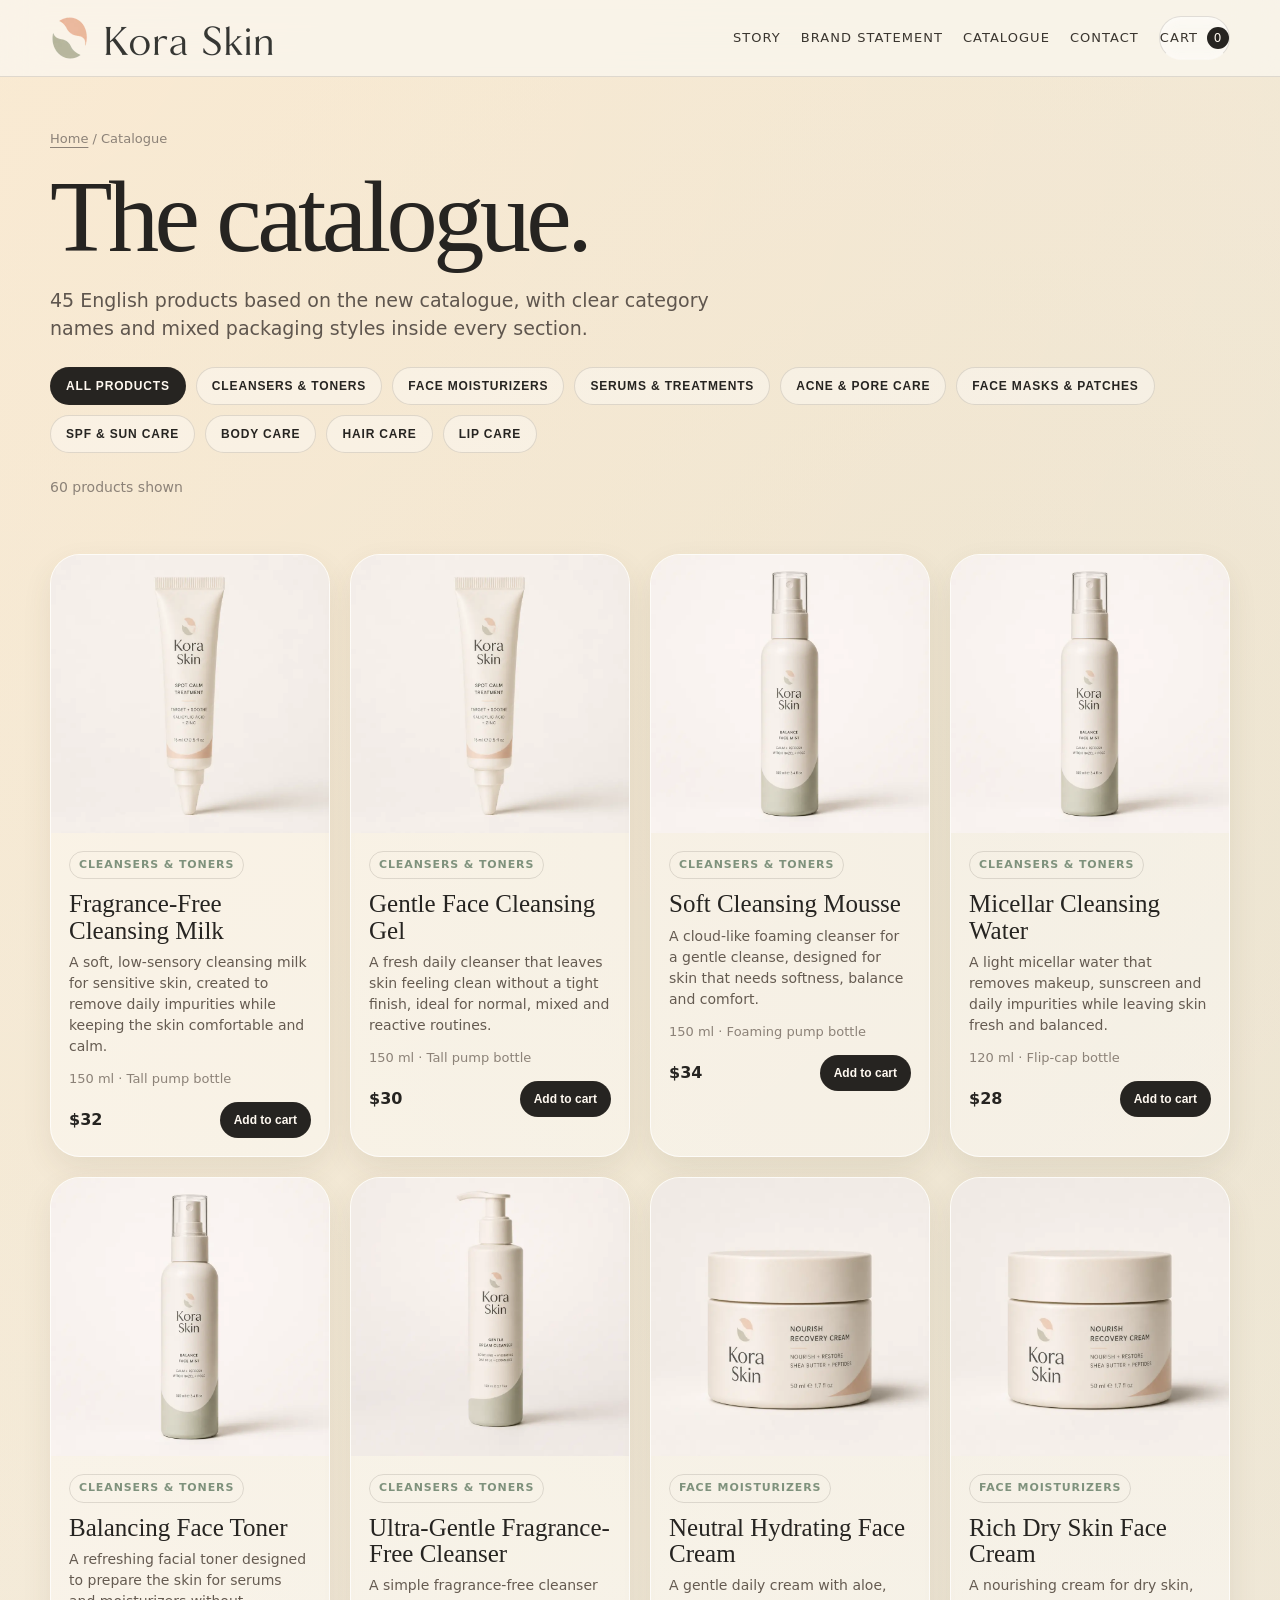
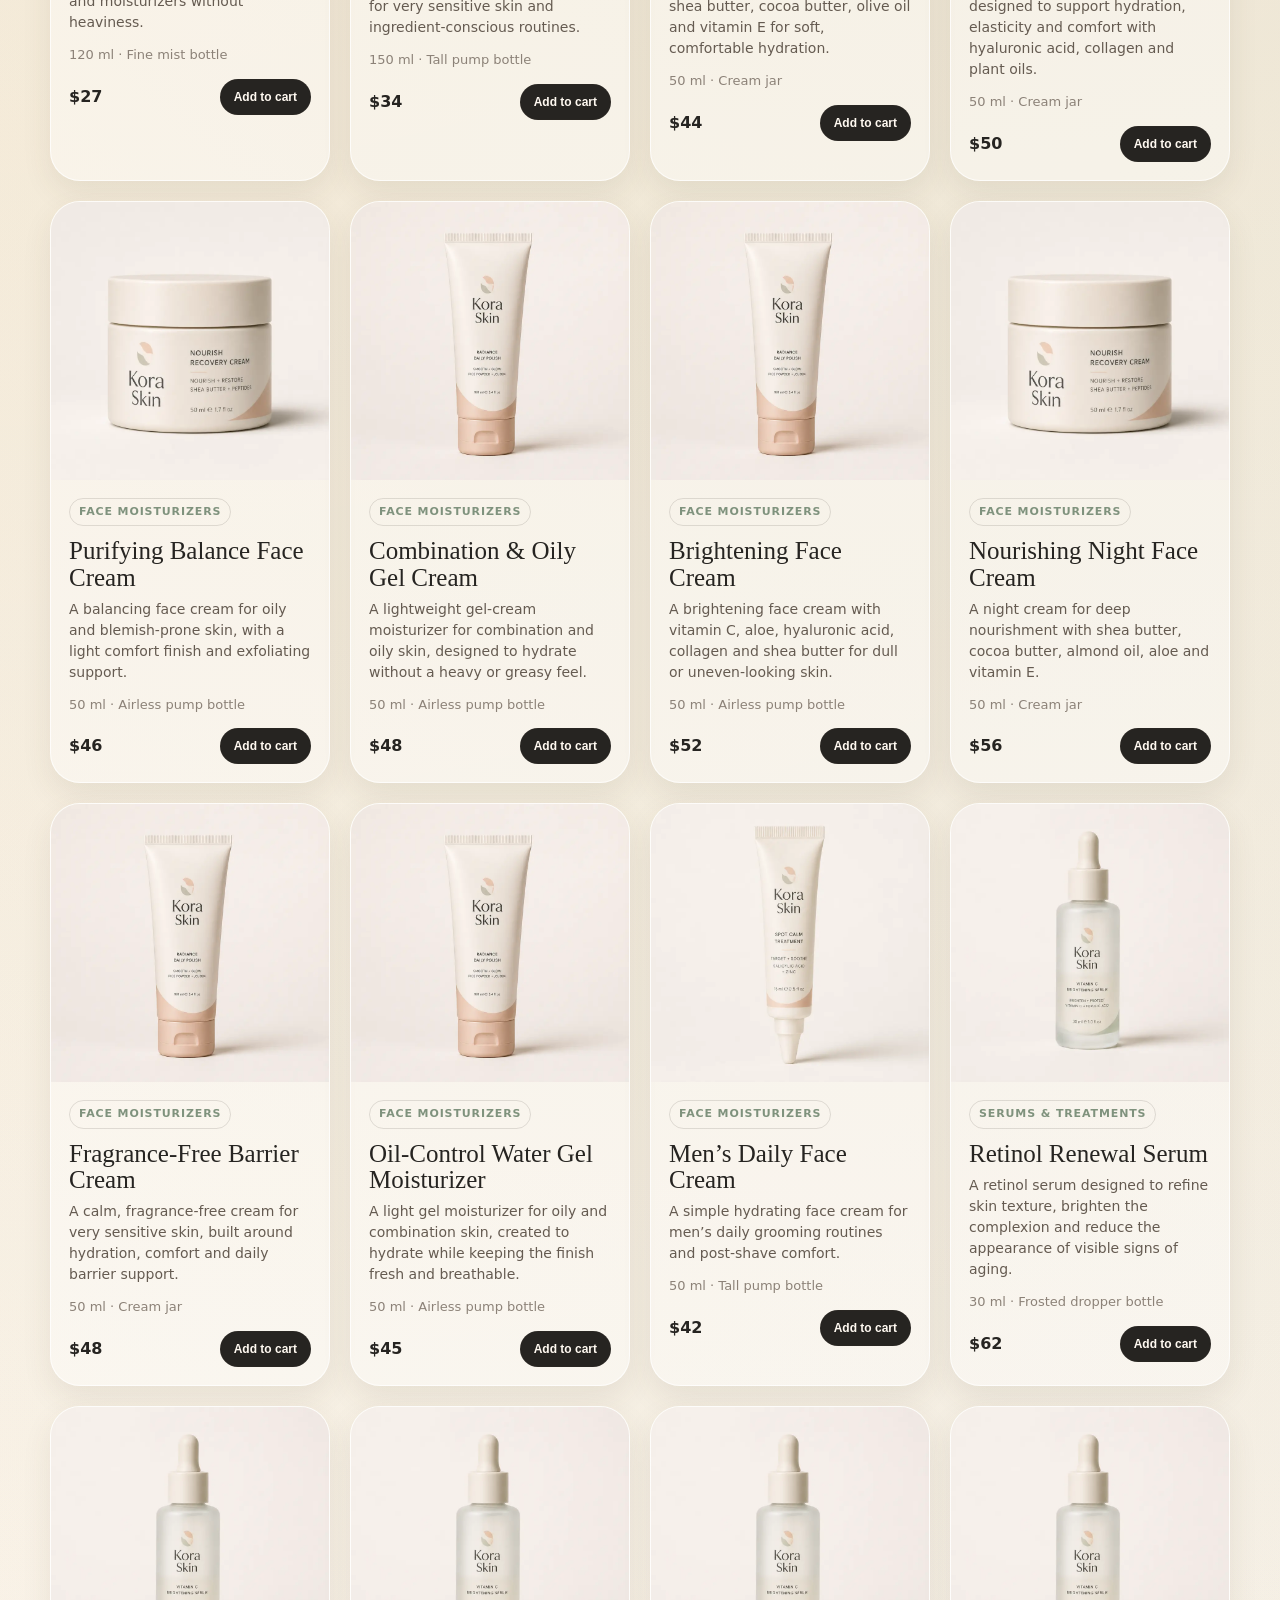
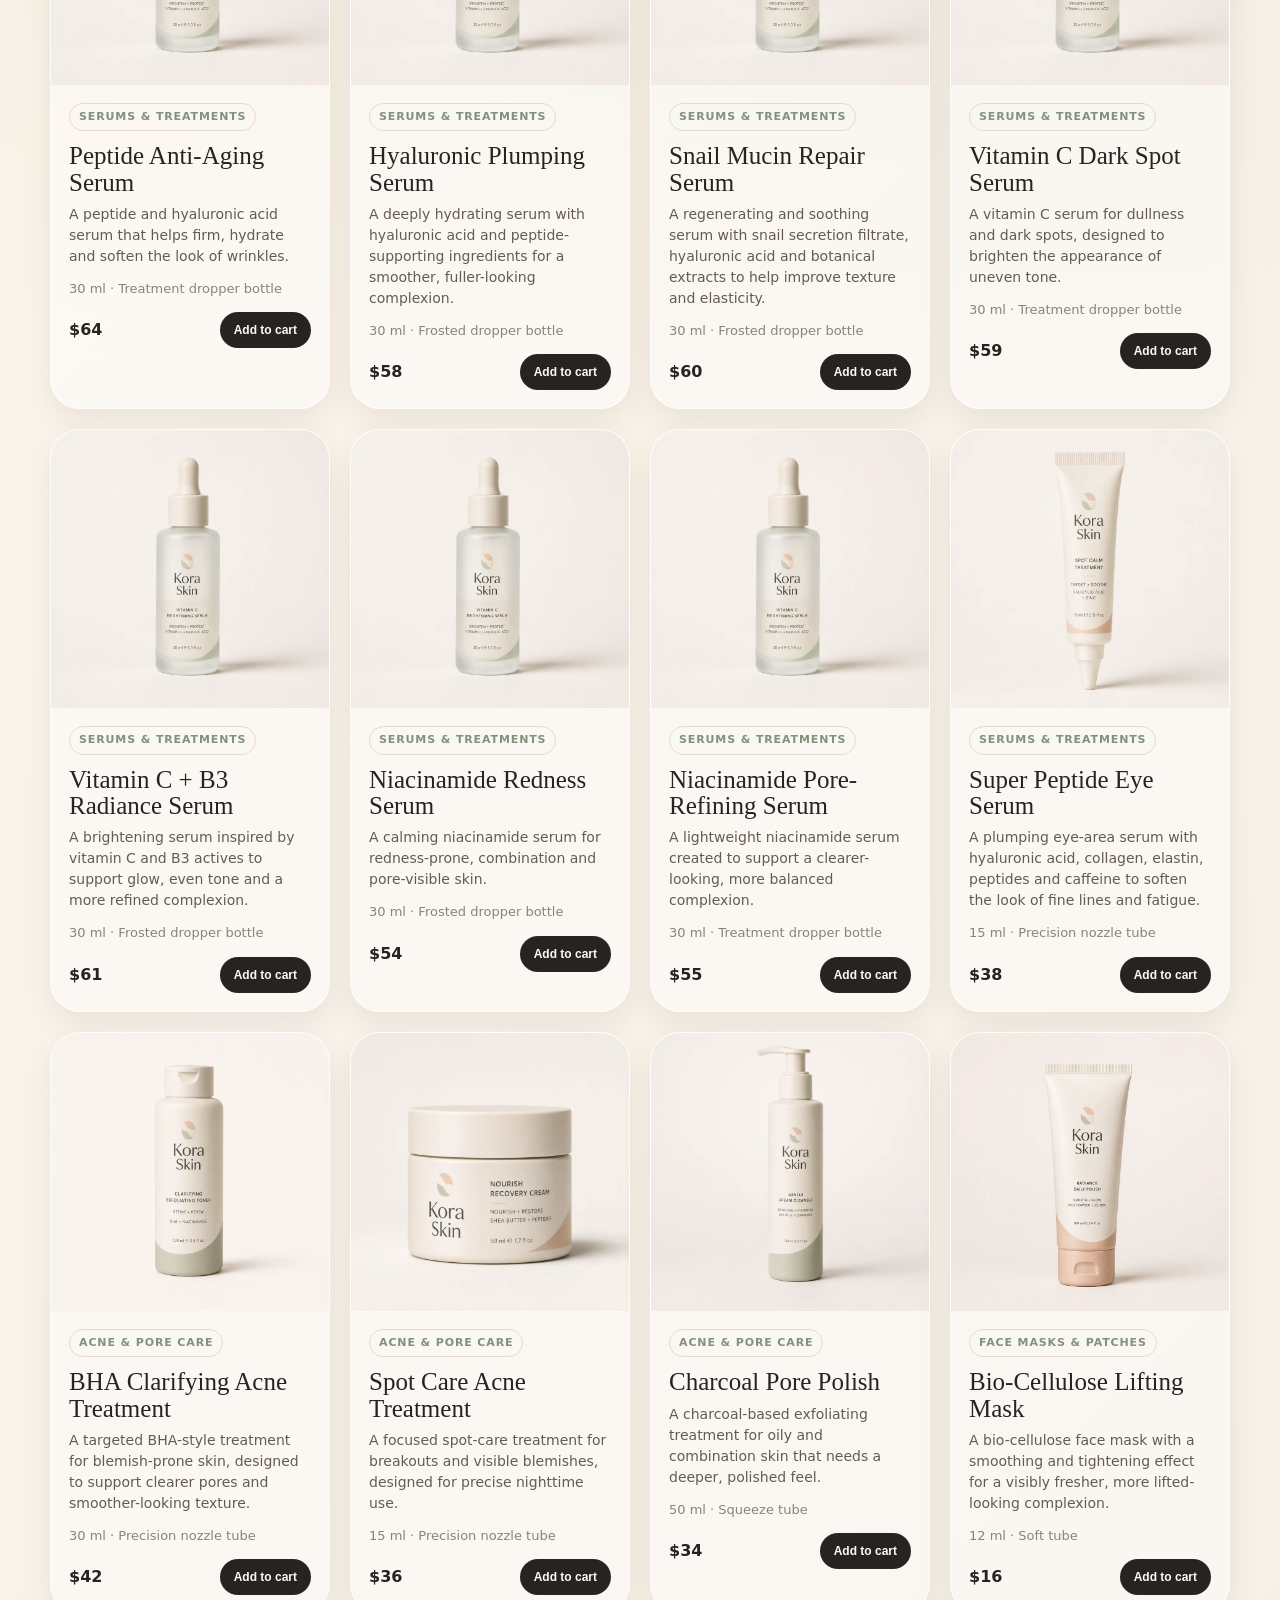
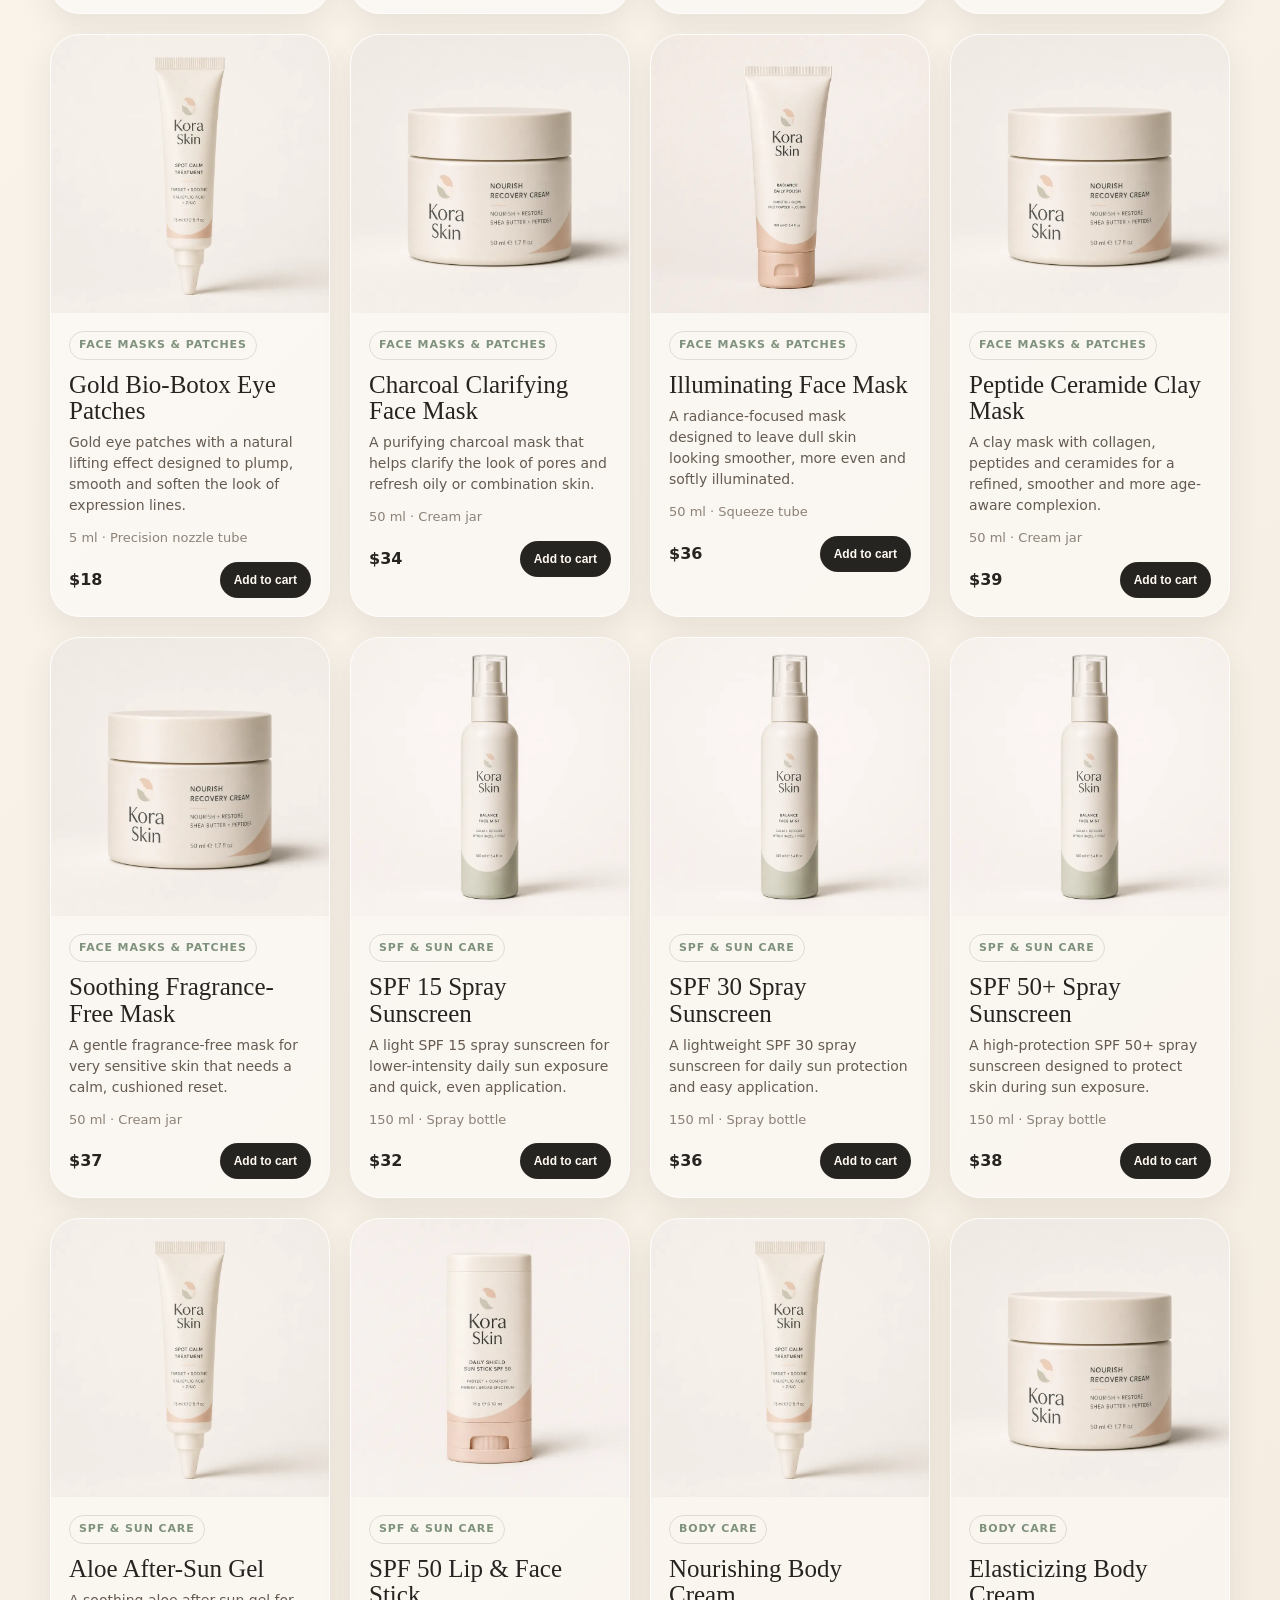
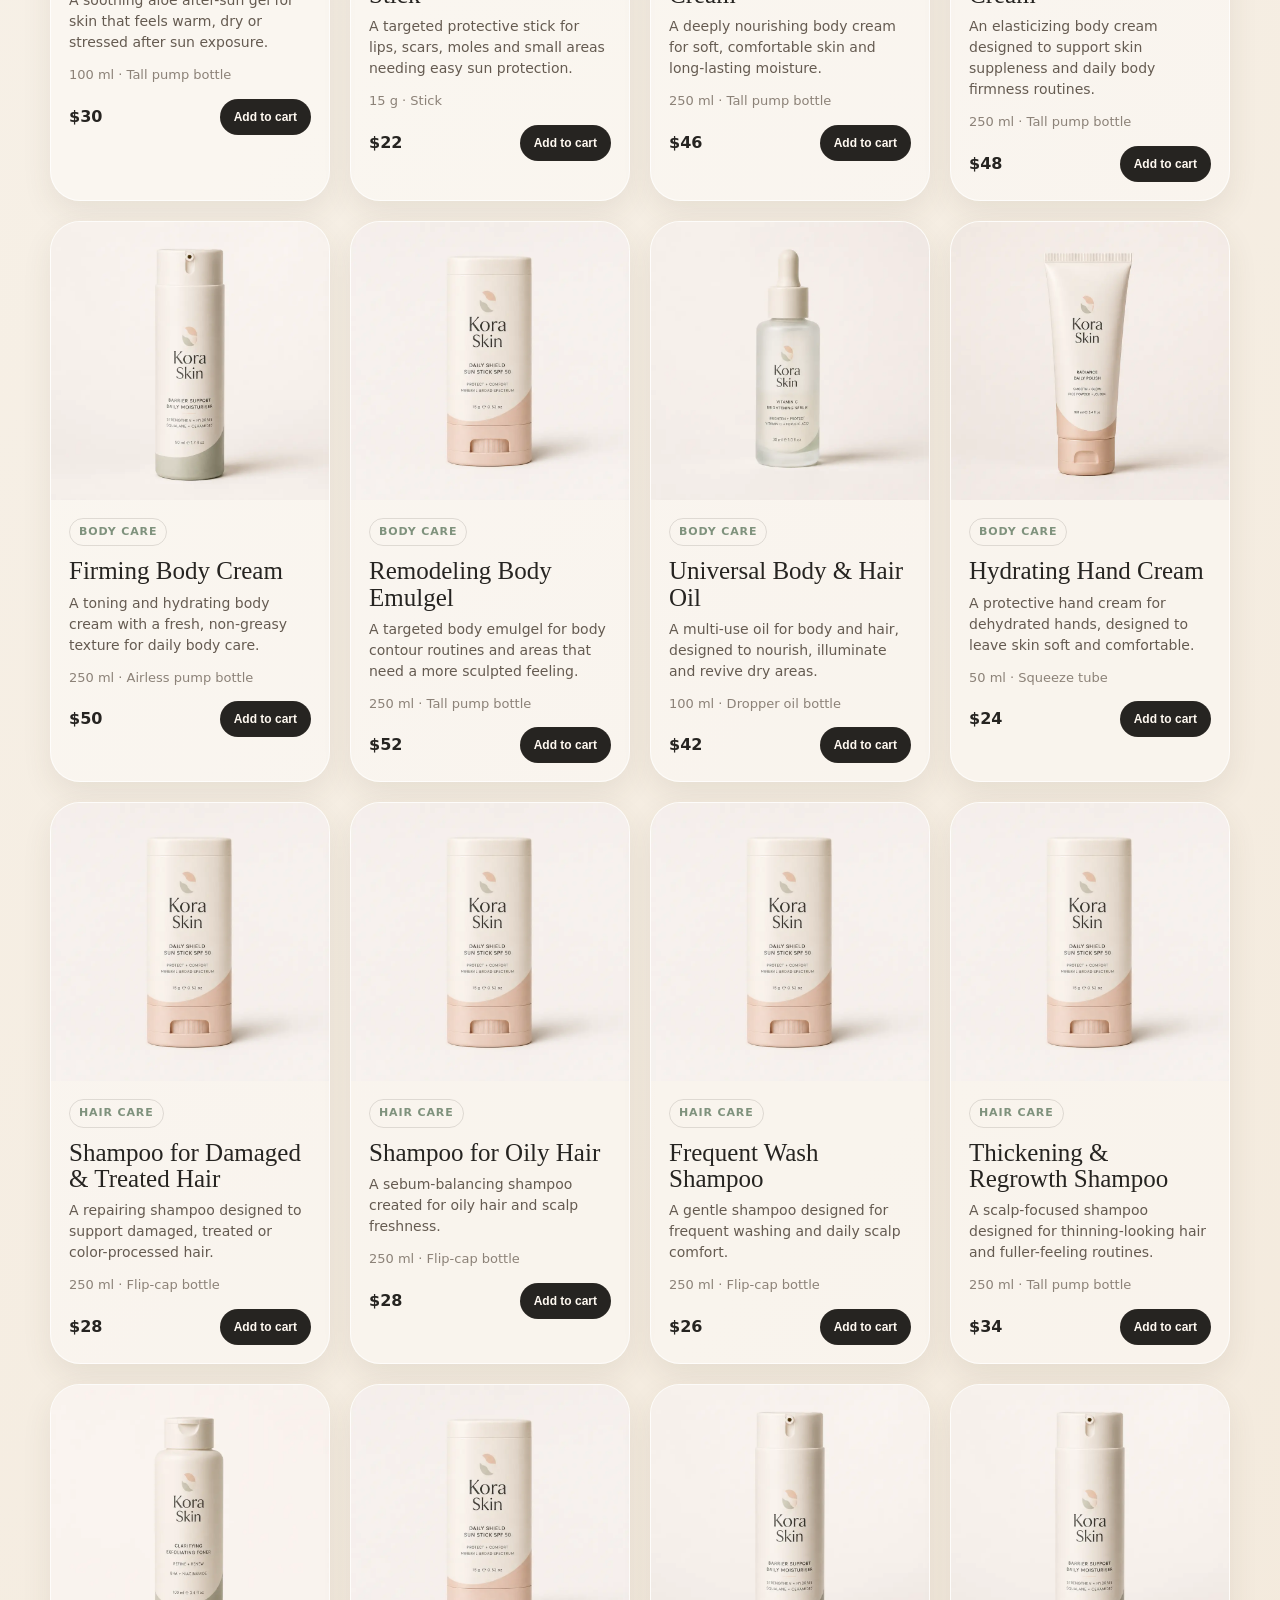
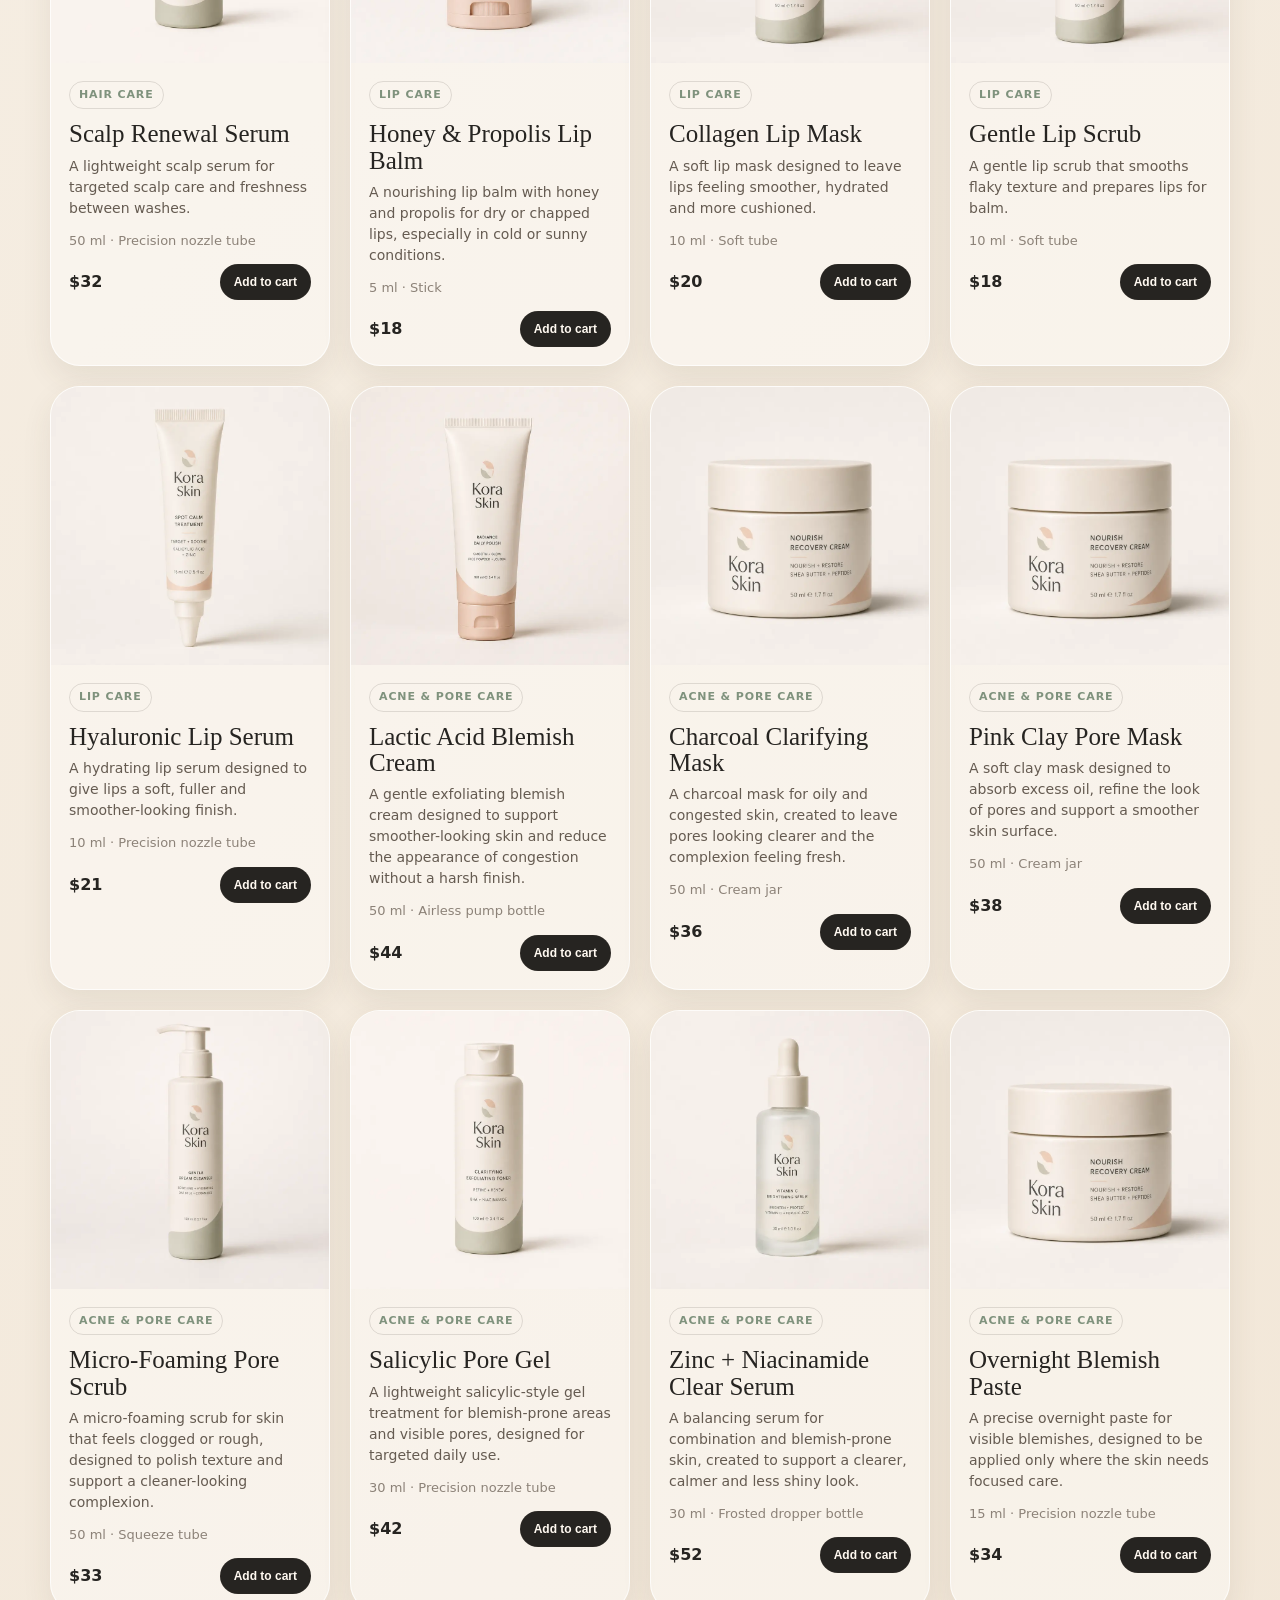
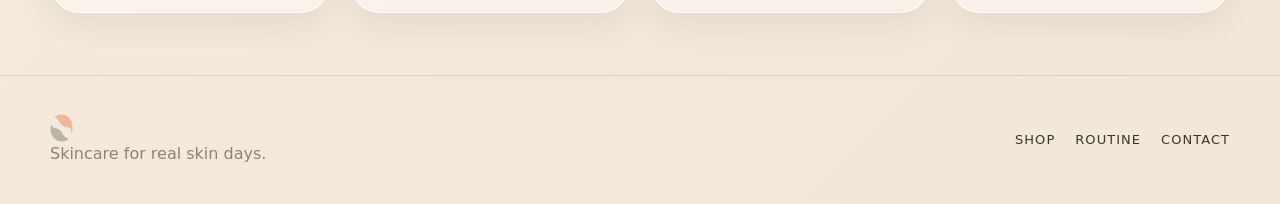
==== catalogue.html @ 7a24cb96 "Add files via upload" ====
<!doctype html><html lang="en"><head><meta charset="utf-8"><meta name="viewport" content="width=device-width,initial-scale=1"><title>Kora Skin Catalogue | 45 English products</title><meta name="description" content="Browse 45 Kora Skin products translated into English from the new catalogue, including face creams, wrinkle treatments, face masks, serums, body care, hair care, sun and lip care."><link rel="stylesheet" href="assets/css/style.css"></head><body><header class="topbar"><div class="wrap nav"><a class="brand" href="index.html" aria-label="Kora Skin homepage"><img class="brand-logo" src="assets/img/brand/kora-wordmark.webp" alt="Kora Skin logo"></a><nav class="nav-links" aria-label="Main navigation"><a href="index.html#story">Story</a><a href="index.html#brand-statement">Brand Statement</a><a href="catalogue.html">Catalogue</a><a href="index.html#contact">Contact</a><a class="cart-link" href="checkout.html">Cart <span class="cart-count" data-cart-count>0</span></a></nav></div></header><main><section class="page-hero"><div class="wrap"><div class="breadcrumb"><a href="index.html">Home</a> / Catalogue</div><h1>The catalogue.</h1><p class="lead">45 English products based on the new catalogue, with clear category names and mixed packaging styles inside every section.</p><div class="categories"><button class="filter-btn active" data-filter="all">All Products</button>
<button class="filter-btn" data-filter="cleansers-toners">Cleansers & Toners</button>
<button class="filter-btn" data-filter="face-moisturizers">Face Moisturizers</button>
<button class="filter-btn" data-filter="serums-treatments">Serums & Treatments</button>
<button class="filter-btn" data-filter="acne-pore-care">Acne & Pore Care</button>
<button class="filter-btn" data-filter="face-masks-patches">Face Masks & Patches</button>
<button class="filter-btn" data-filter="spf">SPF & Sun Care</button>
<button class="filter-btn" data-filter="body-care">Body Care</button>
<button class="filter-btn" data-filter="hair-care">Hair Care</button>
<button class="filter-btn" data-filter="lip-care">Lip Care</button></div><div class="catalogue-meta" data-product-count>45 products shown</div></div></section><section style="padding-top:16px"><div class="wrap"><div class="product-grid" data-product-grid></div></div></section></main><footer class="footer"><div class="wrap footer-grid"><div><img class="footer-icon" src="assets/img/brand/kora-icon.webp" alt="Kora Skin icon"><span>Skincare for real skin days.</span></div><div class="nav-links"><a href="catalogue.html">Shop</a><a href="index.html#routine">Routine</a><a href="index.html#contact">Contact</a></div></div></footer><script src="assets/js/products.js"></script><script src="assets/js/cart.js"></script><script src="assets/js/main.js"></script></body></html>
---- assets/css/style.css ----
:root{--cream:#F7F1E8;--ivory:#FAF7F0;--pearl:#FFF9F1;--oat:#EDE2D1;--sand:#E5D6C3;--sage:#9CAF9B;--sage-dark:#7F927D;--blush:#E8BFAF;--champagne:#D8BE85;--gold:#C8A96A;--charcoal:#262421;--muted:#8C8278;--line:rgba(58,53,47,.14);--glass:rgba(255,249,241,.62);--shadow:0 22px 60px rgba(79,62,45,.13);--soft-shadow:0 12px 30px rgba(79,62,45,.09);--radius:28px;--serif:Georgia,'Times New Roman',serif;--sans:Inter,ui-sans-serif,system-ui,-apple-system,BlinkMacSystemFont,'Segoe UI',sans-serif}*{box-sizing:border-box}html{scroll-behavior:smooth}body{margin:0;font-family:var(--sans);color:var(--charcoal);background:radial-gradient(circle at top left,rgba(255,232,201,.65),transparent 38%),radial-gradient(circle at 80% 8%,rgba(156,175,155,.28),transparent 32%),linear-gradient(135deg,var(--pearl),var(--cream) 52%,#f2e7d8);line-height:1.5}a{color:inherit;text-decoration:none}img{max-width:100%;display:block}.wrap{width:min(1180px,calc(100% - 40px));margin:0 auto}.topbar{position:sticky;top:0;z-index:20;backdrop-filter:blur(20px);background:rgba(250,247,240,.72);border-bottom:1px solid var(--line)}.nav{height:76px;display:flex;align-items:center;justify-content:space-between;gap:24px}.brand{display:flex;align-items:center;gap:12px}.brand-logo{display:block;height:46px;width:auto;max-width:360px}.brand-icon{display:block;height:42px;width:auto}.hero-wordmark{display:block;width:min(520px,78vw);height:auto;margin:0 0 14px}.footer-brand{height:34px;width:auto;display:block;opacity:.98}.footer-icon{height:28px;width:auto;display:block;opacity:.98}.nav-links{display:flex;align-items:center;gap:20px;font-size:13px;letter-spacing:.08em;text-transform:uppercase;color:#3a352f}.nav-links a{padding:10px 0;border-bottom:1px solid transparent}.nav-links a:hover{border-bottom-color:var(--charcoal)}.cart-link{display:inline-flex;align-items:center;gap:9px;border:1px solid var(--line);border-radius:999px;padding:10px 14px;background:rgba(255,255,255,.42);box-shadow:inset 0 1px 10px rgba(255,255,255,.5)}.cart-count{display:inline-grid;place-items:center;min-width:22px;height:22px;border-radius:50%;background:var(--charcoal);color:var(--pearl);font-size:12px}.hero{padding:72px 0 44px}.hero-grid{display:grid;grid-template-columns:1.05fr .95fr;gap:54px;align-items:center}.eyebrow{font-size:12px;letter-spacing:.16em;text-transform:uppercase;color:var(--sage-dark);font-weight:700}.hero h1,.page-hero h1{font-family:var(--serif);font-weight:400;line-height:.98;letter-spacing:-.045em;font-size:clamp(58px,8vw,116px);margin:18px 0 18px}.lead{font-size:19px;color:#5f564e;max-width:660px}.actions{display:flex;gap:14px;flex-wrap:wrap;margin-top:30px}.btn{border:1px solid var(--charcoal);border-radius:999px;padding:14px 21px;font-weight:700;font-size:13px;letter-spacing:.08em;text-transform:uppercase;cursor:pointer;transition:transform .2s ease,box-shadow .2s ease,background .2s ease}.btn:hover{transform:translateY(-2px);box-shadow:var(--soft-shadow)}.btn.primary{background:var(--charcoal);color:var(--pearl)}.btn.secondary{background:rgba(255,255,255,.42);color:var(--charcoal);border-color:var(--line)}button.btn{font-family:inherit}.pearl-stage{position:relative;min-height:560px;border-radius:44px;padding:26px;background:linear-gradient(145deg,rgba(255,255,255,.55),rgba(244,227,199,.28));box-shadow:var(--shadow),inset 0 1px 24px rgba(255,255,255,.7);border:1px solid rgba(255,255,255,.6);overflow:hidden}.pearl-stage:before{content:'';position:absolute;inset:-20%;background:radial-gradient(circle at 25% 18%,rgba(255,255,255,.72),transparent 20%),linear-gradient(110deg,transparent 20%,rgba(255,255,255,.32) 45%,transparent 65%);transform:rotate(-8deg)}.hero-products{position:relative;display:grid;grid-template-columns:1fr 1fr;gap:18px;align-items:end;height:100%}.hero-products img{border-radius:34px;box-shadow:0 28px 60px rgba(65,50,37,.18);background:var(--ivory)}.hero-products img:first-child{transform:translateY(30px)}.hero-products img:nth-child(2){transform:translateY(-22px)}section{padding:62px 0}.section-head{display:flex;justify-content:space-between;gap:26px;align-items:end;margin-bottom:26px}.section-head h2,.product-info h1,.checkout h1{font-family:var(--serif);font-size:clamp(36px,5vw,66px);line-height:1;margin:0;font-weight:400;letter-spacing:-.035em}.section-head p{margin:0;color:var(--muted);max-width:520px}.glass-panel{background:var(--glass);border:1px solid rgba(255,255,255,.62);border-radius:var(--radius);box-shadow:var(--soft-shadow),inset 0 1px 20px rgba(255,255,255,.55);padding:28px}.story-grid,.manifesto-grid{display:grid;grid-template-columns:repeat(3,1fr);gap:18px}.note-card{padding:26px;border-radius:26px;background:rgba(255,255,255,.38);border:1px solid var(--line)}.note-card h3{margin:0 0 10px;font-family:var(--serif);font-size:25px;font-weight:400}.note-card p{margin:0;color:#655b51}.categories{display:flex;flex-wrap:wrap;gap:10px;margin:24px 0}.filter-btn{border:1px solid var(--line);background:rgba(255,255,255,.38);border-radius:999px;padding:11px 15px;color:var(--charcoal);cursor:pointer;font-weight:700;font-size:12px;letter-spacing:.07em;text-transform:uppercase}.filter-btn:hover,.filter-btn.active{background:var(--charcoal);color:var(--pearl)}.catalogue-meta{color:var(--muted);font-size:14px;margin-bottom:18px}.product-grid{display:grid;grid-template-columns:repeat(4,1fr);gap:20px}.product-card{background:rgba(255,255,255,.42);border:1px solid rgba(255,255,255,.72);border-radius:30px;overflow:hidden;box-shadow:var(--soft-shadow);transition:transform .2s ease,box-shadow .2s ease}.product-card:hover{transform:translateY(-5px);box-shadow:var(--shadow)}.product-card a.product-open{display:block}.product-card img{aspect-ratio:1/1;object-fit:cover;background:var(--oat)}.product-body{padding:18px}.pill{display:inline-flex;border:1px solid var(--line);border-radius:999px;padding:5px 9px;font-size:11px;color:var(--sage-dark);font-weight:800;letter-spacing:.08em;text-transform:uppercase}.product-body h3{font-family:var(--serif);font-size:25px;line-height:1.05;margin:12px 0 8px;font-weight:400}.product-body p{margin:0 0 12px;color:#655b51;font-size:14px}.product-row{display:flex;justify-content:space-between;gap:12px;align-items:center;margin-top:14px}.price{font-weight:800}.small{color:var(--muted);font-size:13px}.mini-btn{border:1px solid var(--line);background:var(--charcoal);color:var(--pearl);border-radius:999px;padding:10px 13px;cursor:pointer;font-weight:800;font-size:12px}.mini-btn:hover{box-shadow:var(--soft-shadow);transform:translateY(-1px)}.page-hero{padding:52px 0 22px}.breadcrumb{font-size:13px;color:var(--muted)}.breadcrumb a{text-decoration:underline;text-underline-offset:4px}.product-detail{padding:44px 0 70px}.product-detail-grid{display:grid;grid-template-columns:.9fr 1.1fr;gap:52px;align-items:center}.product-visual{border-radius:44px;background:rgba(255,255,255,.42);padding:20px;box-shadow:var(--shadow);border:1px solid rgba(255,255,255,.7)}.product-visual img{border-radius:32px}.product-info .meta{display:flex;gap:10px;flex-wrap:wrap;margin:18px 0}.info-list{margin:28px 0;padding:0;list-style:none;border-top:1px solid var(--line)}.info-list li{display:flex;justify-content:space-between;gap:20px;padding:14px 0;border-bottom:1px solid var(--line);color:#655b51}.contact-band{display:grid;grid-template-columns:1fr 1fr;gap:22px;align-items:start}.contact-form{display:grid;gap:12px}.field{width:100%;border:1px solid var(--line);border-radius:18px;padding:14px 16px;background:rgba(255,255,255,.48);font:inherit;color:var(--charcoal)}textarea.field{min-height:120px;resize:vertical}.form-note{display:none;color:var(--sage-dark);font-weight:700}.checkout{padding:58px 0 80px}.checkout-grid{display:grid;grid-template-columns:1fr .8fr;gap:28px}.cart-item{display:grid;grid-template-columns:82px 1fr auto;gap:16px;align-items:center;padding:14px 0;border-bottom:1px solid var(--line)}.cart-item img{border-radius:18px}.qty{display:flex;align-items:center;gap:8px;justify-content:flex-end}.qty button,.remove-btn{border:1px solid var(--line);border-radius:999px;background:rgba(255,255,255,.52);cursor:pointer;min-width:30px;height:30px}.summary-line{display:flex;justify-content:space-between;margin:14px 0}.total{font-size:22px;font-weight:900}.footer{padding:38px 0;border-top:1px solid var(--line);color:var(--muted)}.footer-grid{display:flex;justify-content:space-between;gap:18px;flex-wrap:wrap}.routine-box{display:grid;grid-template-columns:1fr auto;gap:20px;align-items:center;background:linear-gradient(135deg,rgba(255,255,255,.58),rgba(244,227,199,.34));border:1px solid rgba(255,255,255,.7);box-shadow:var(--soft-shadow);border-radius:34px;padding:28px}.success-page{min-height:70vh;display:grid;place-items:center;text-align:center}.hidden{display:none!important}@media (max-width:920px){.hero-grid,.product-detail-grid,.checkout-grid,.contact-band{grid-template-columns:1fr}.product-grid{grid-template-columns:repeat(2,1fr)}.story-grid,.manifesto-grid{grid-template-columns:1fr}.nav{height:auto;padding:16px 0;align-items:flex-start}.nav-links{flex-wrap:wrap;justify-content:flex-end;gap:12px}.pearl-stage{min-height:auto}.hero-products{height:auto}.section-head{display:block}}@media (max-width:560px){.wrap{width:min(100% - 24px,1180px)}.product-grid{grid-template-columns:1fr}.hero h1,.page-hero h1{font-size:54px}.hero{padding-top:42px}.actions,.routine-box{display:grid}.cart-item{grid-template-columns:64px 1fr}.cart-item .qty{grid-column:2}.nav-links{font-size:11px}.brand{font-size:21px}}
.hero-family{display:block;border-radius:36px;overflow:hidden;background:rgba(255,255,255,.55);box-shadow:0 24px 70px rgba(61,48,34,.12);border:1px solid rgba(255,255,255,.68)}
.hero-family img{width:100%;display:block;object-fit:cover;aspect-ratio:4/3}
.product-card img,.product-visual img,.cart-item img{background:#fbf6ef}

.hero-family img{object-position:center;}
@media (max-width:560px){.brand-logo{width:36px;height:36px}}


.hero .brand-intro{display:flex;align-items:flex-start;gap:0;flex-direction:column}
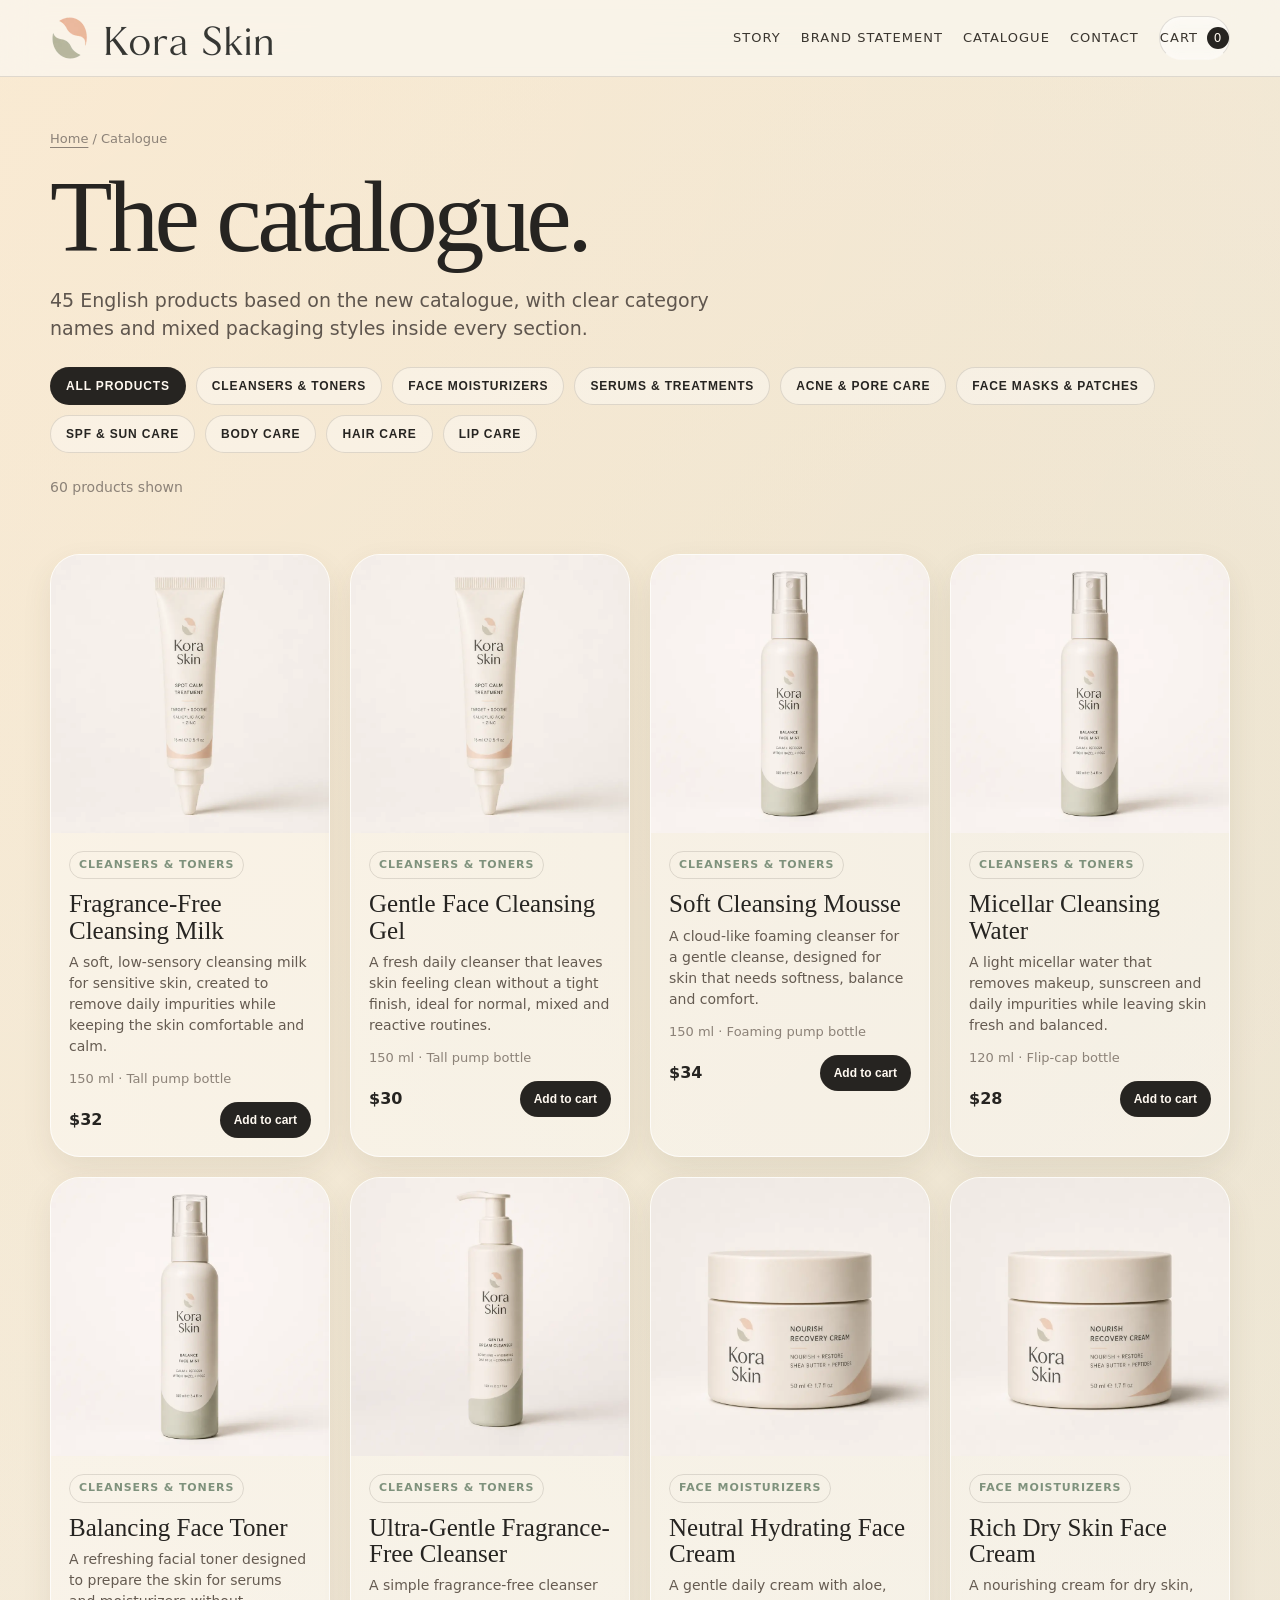
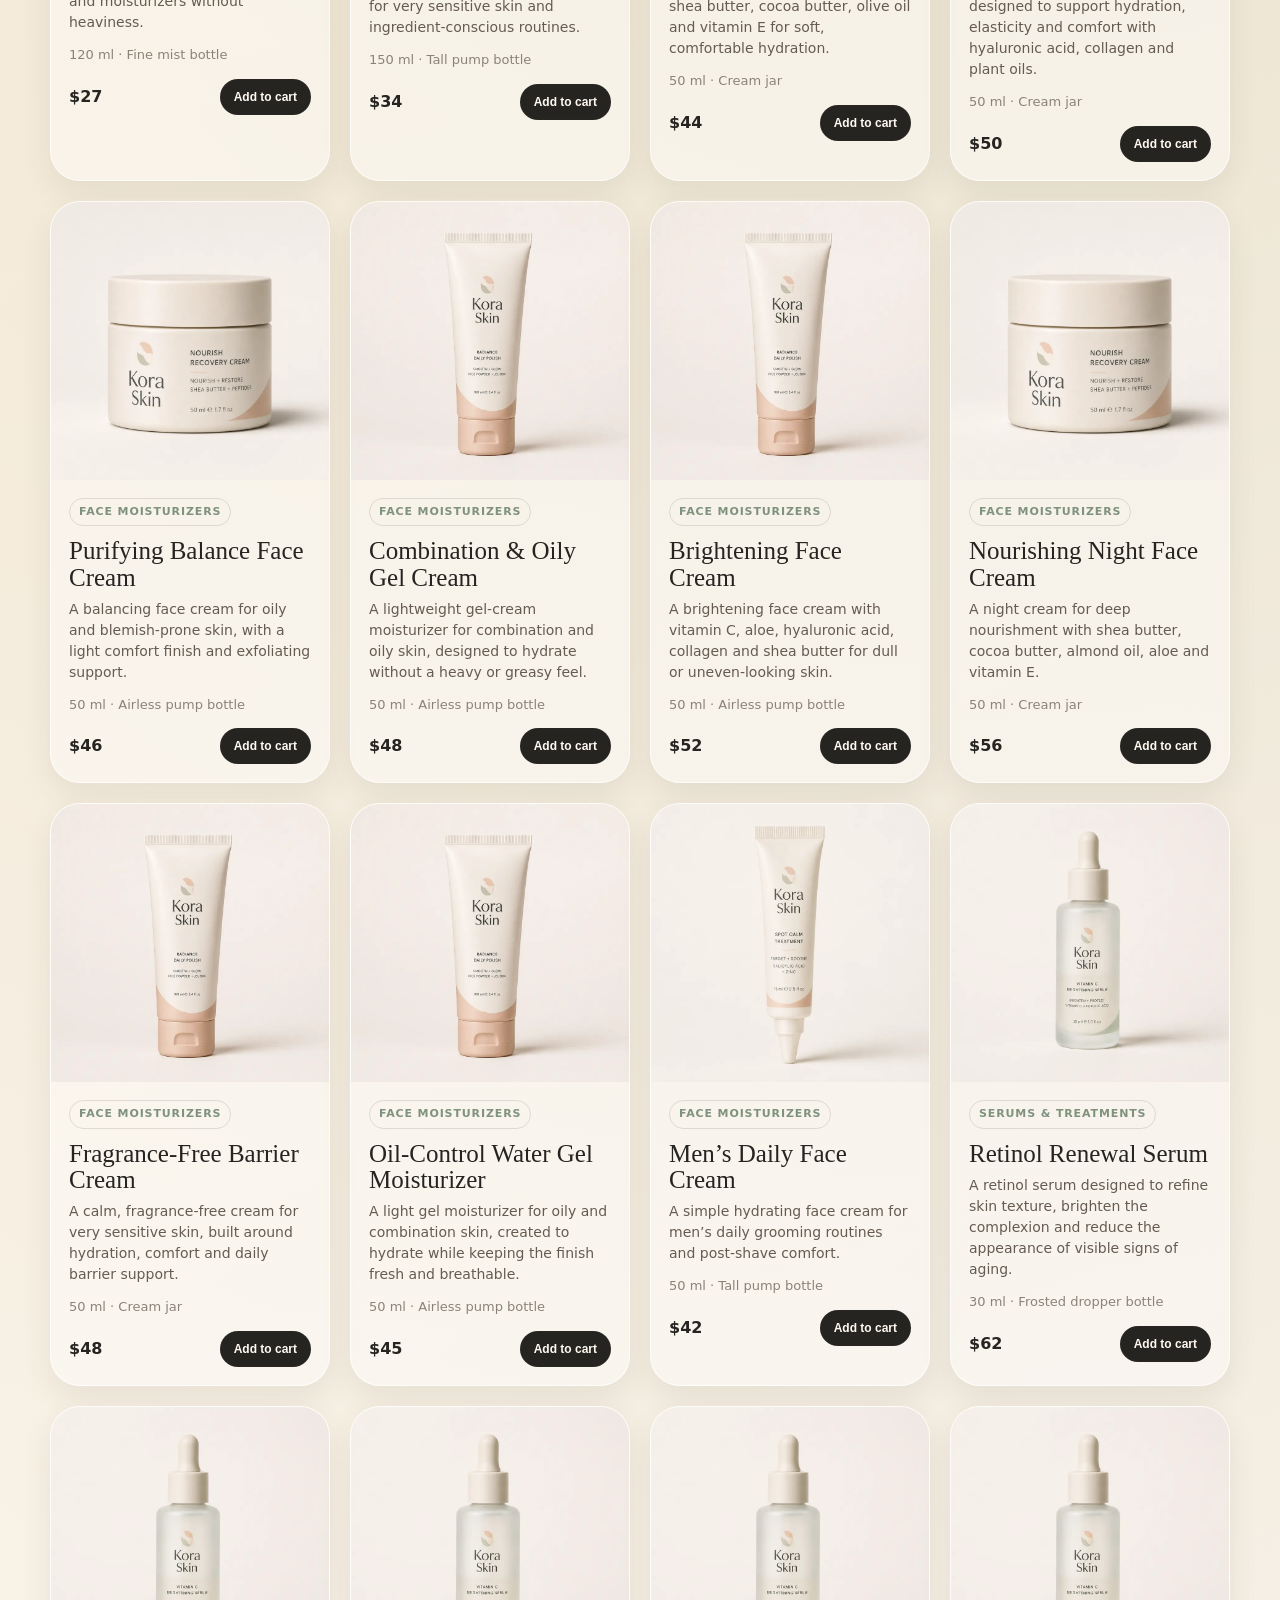
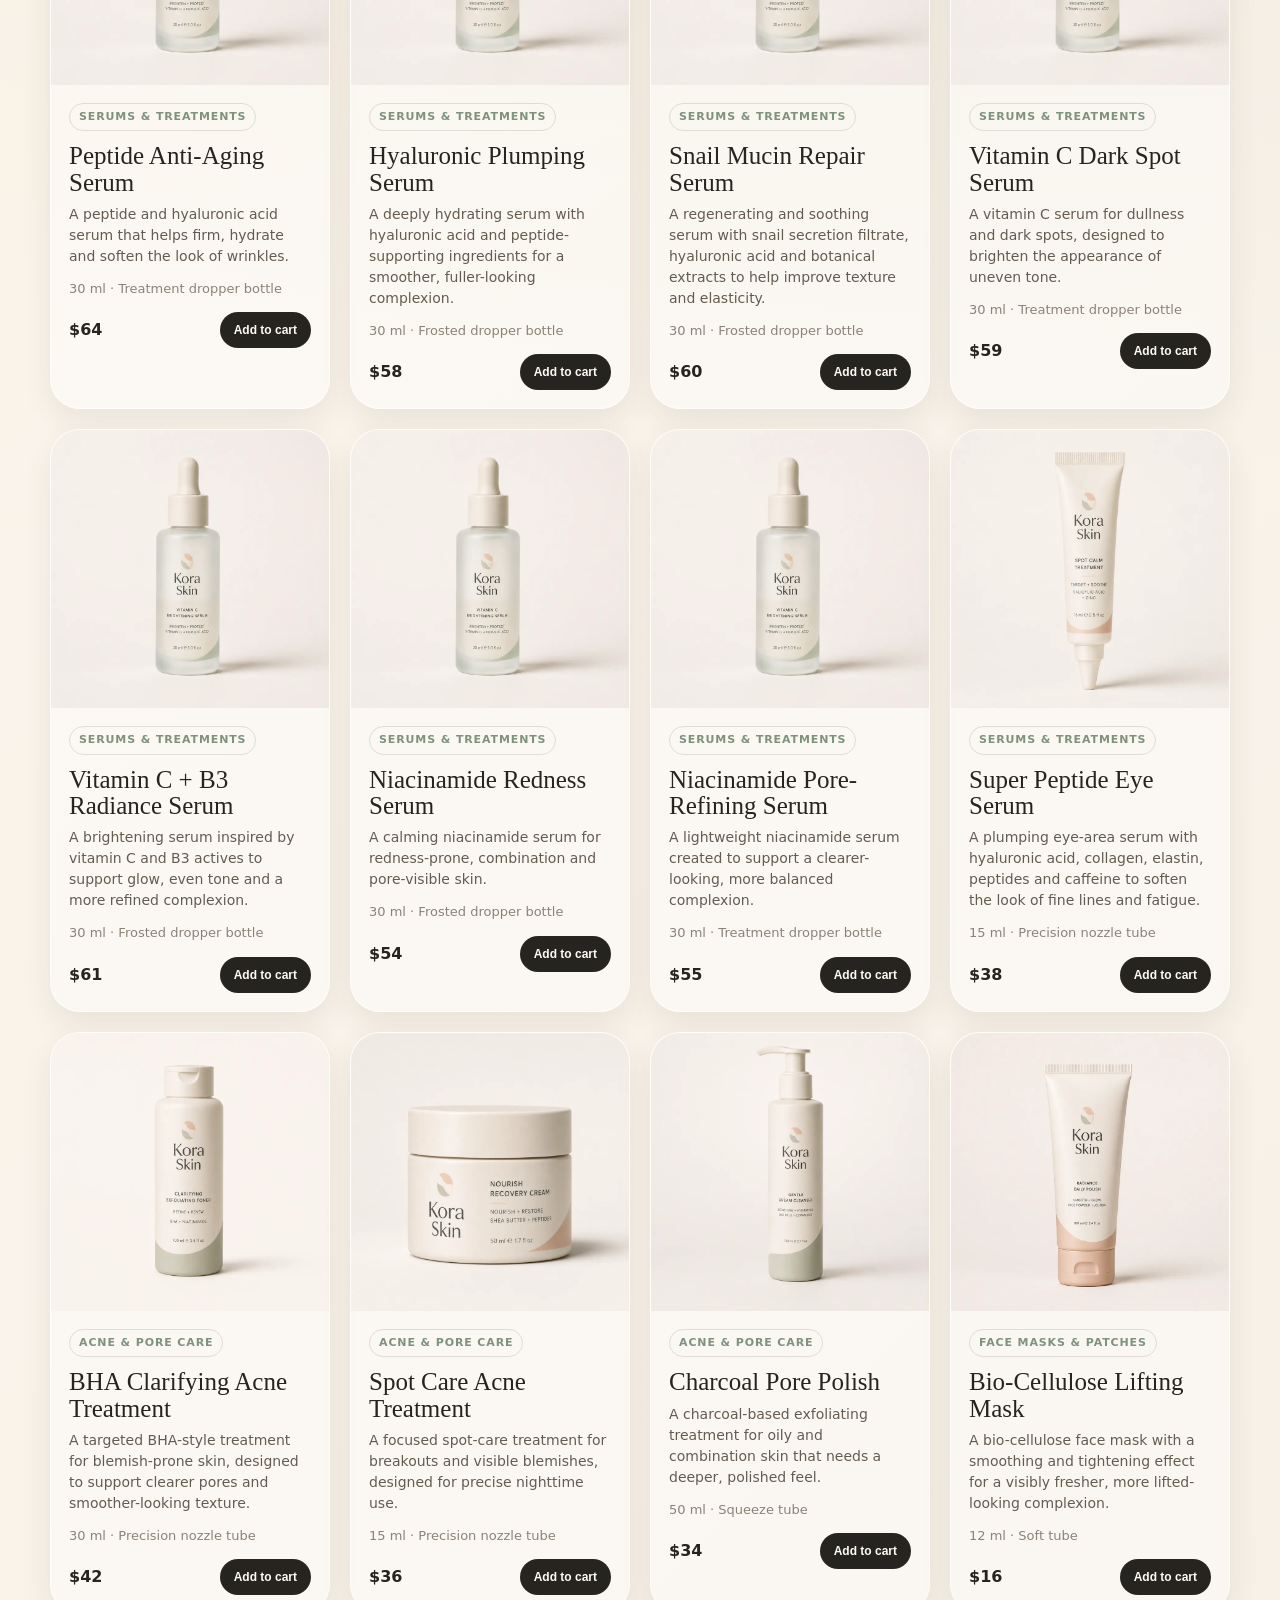
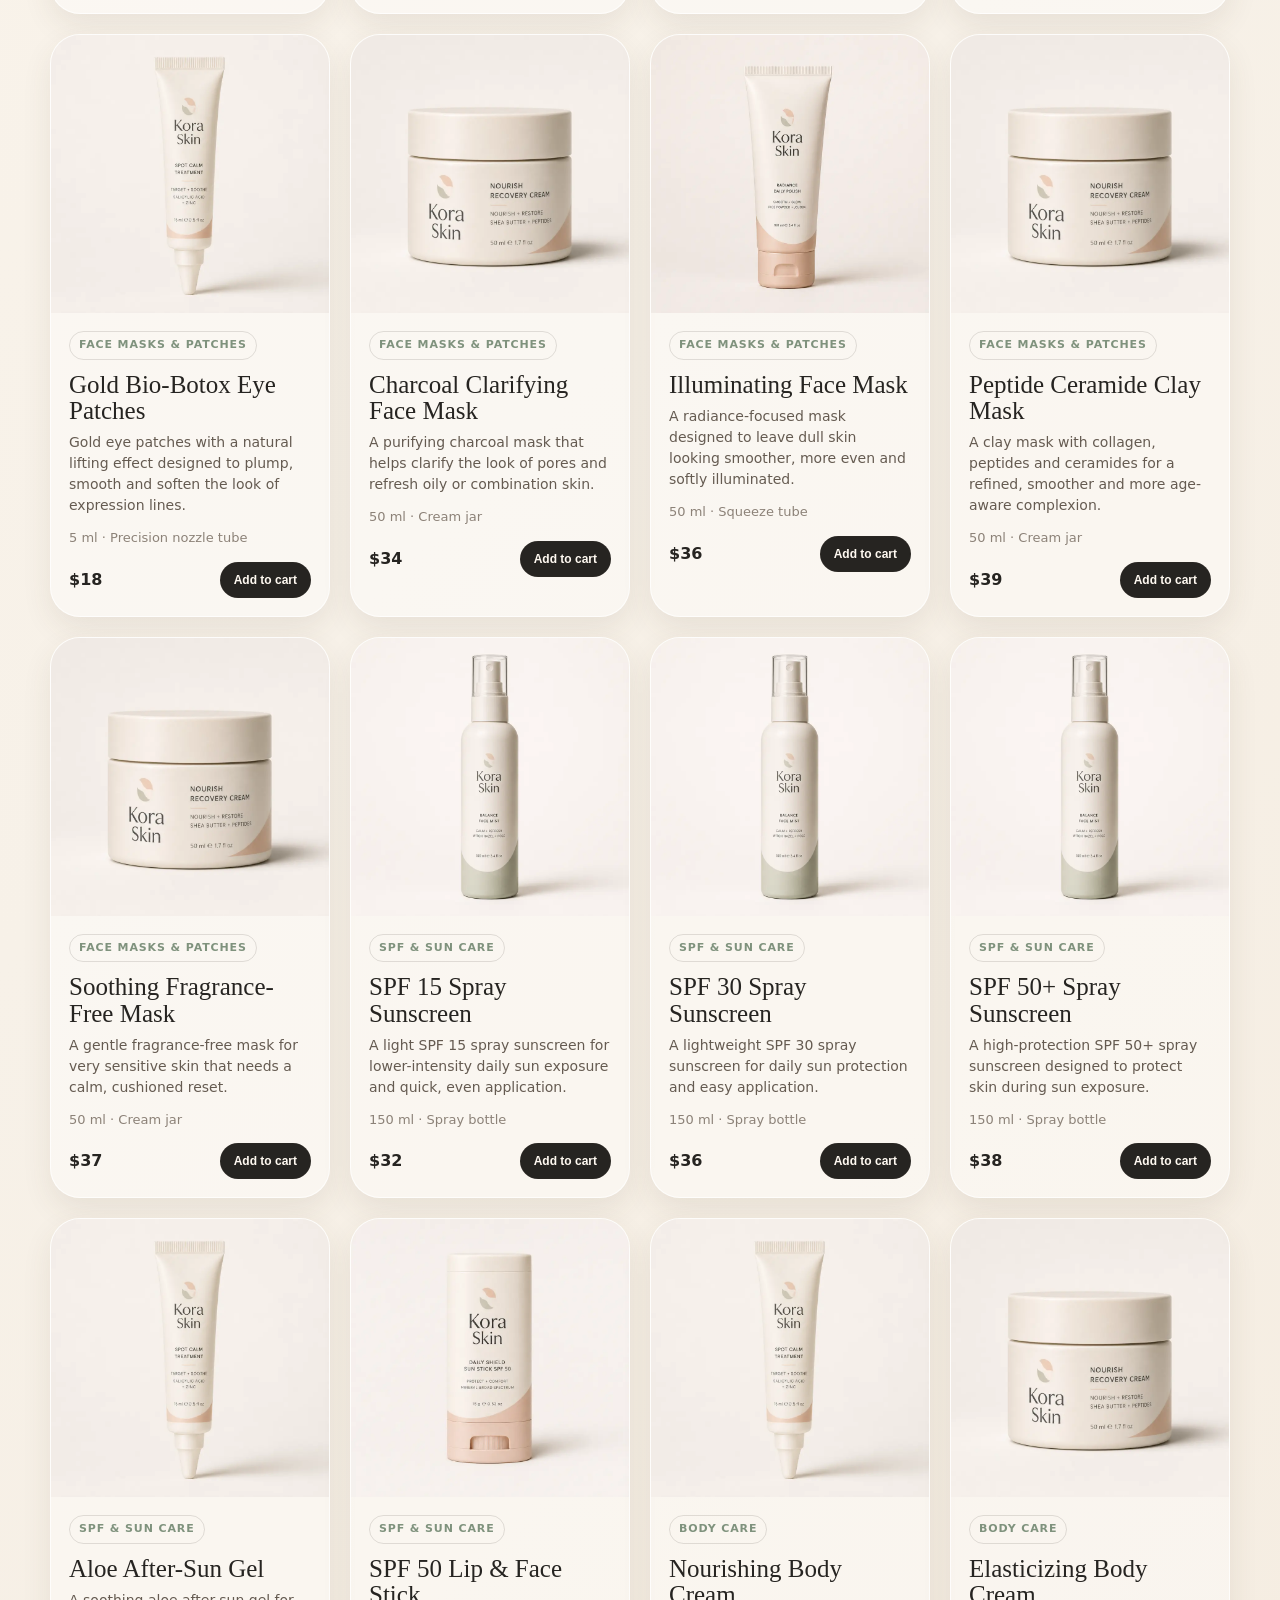
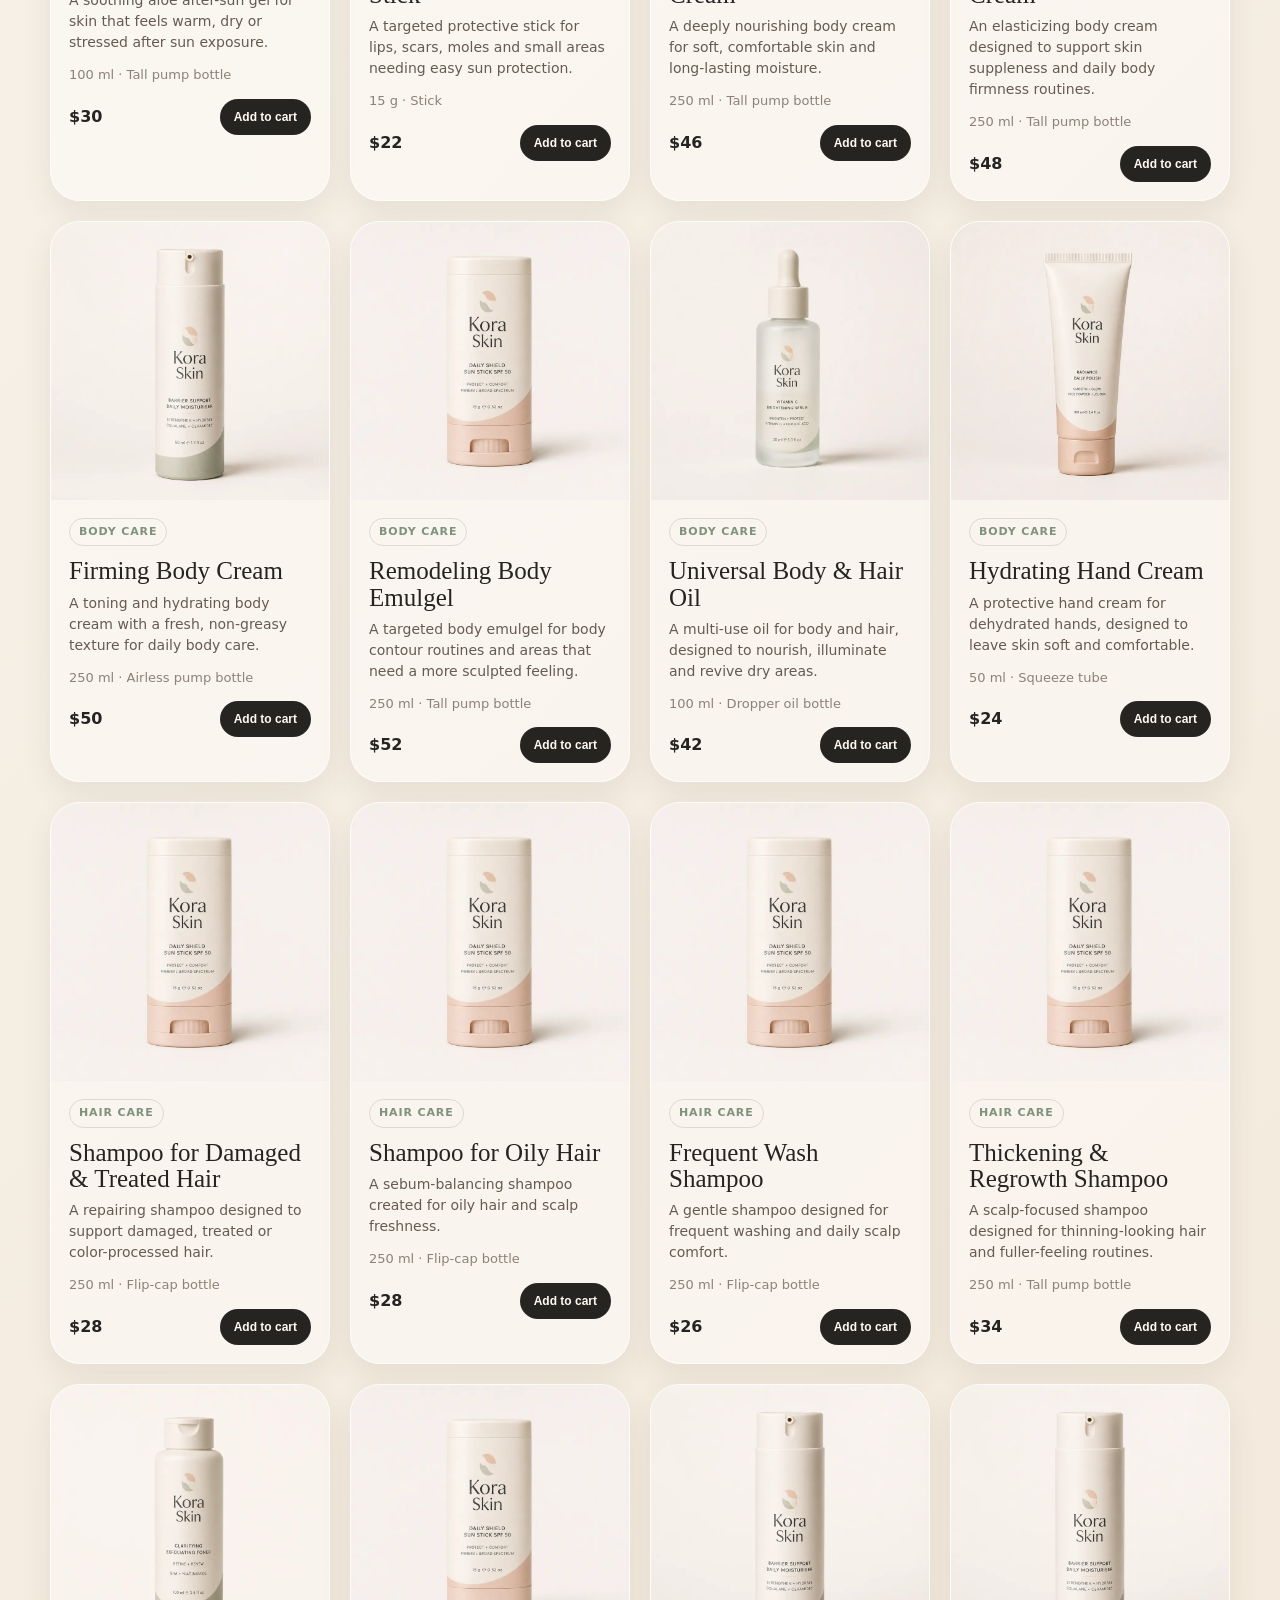
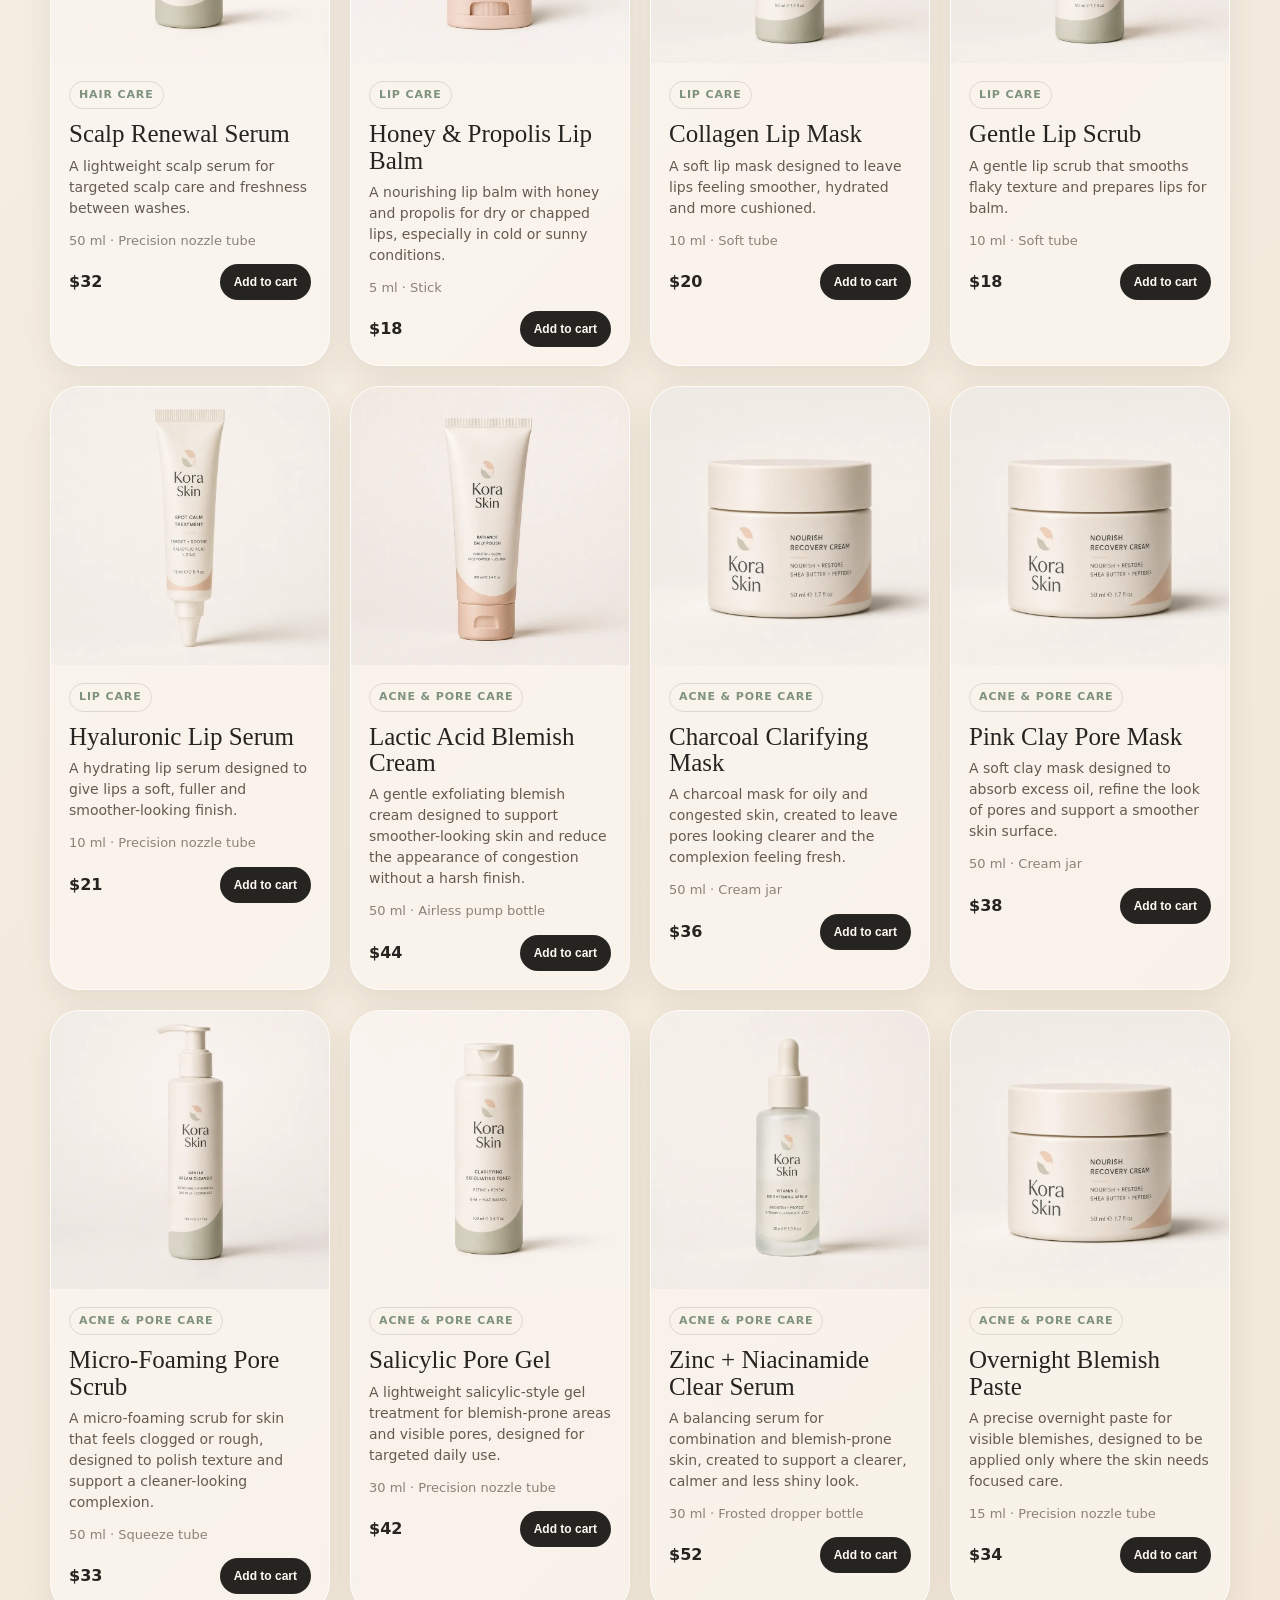
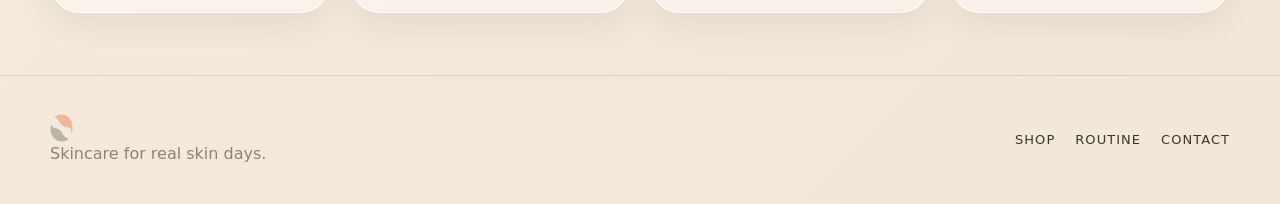
==== commit 98e47ed1: "Widget added to catalogue.html" ====
--- a/catalogue.html
+++ b/catalogue.html
@@ -7,4 +7,15 @@
 <button class="filter-btn" data-filter="spf">SPF & Sun Care</button>
 <button class="filter-btn" data-filter="body-care">Body Care</button>
 <button class="filter-btn" data-filter="hair-care">Hair Care</button>
-<button class="filter-btn" data-filter="lip-care">Lip Care</button></div><div class="catalogue-meta" data-product-count>45 products shown</div></div></section><section style="padding-top:16px"><div class="wrap"><div class="product-grid" data-product-grid></div></div></section></main><footer class="footer"><div class="wrap footer-grid"><div><img class="footer-icon" src="assets/img/brand/kora-icon.webp" alt="Kora Skin icon"><span>Skincare for real skin days.</span></div><div class="nav-links"><a href="catalogue.html">Shop</a><a href="index.html#routine">Routine</a><a href="index.html#contact">Contact</a></div></div></footer><script src="assets/js/products.js"></script><script src="assets/js/cart.js"></script><script src="assets/js/main.js"></script></body></html>+<button class="filter-btn" data-filter="lip-care">Lip Care</button></div><div class="catalogue-meta" data-product-count>45 products shown</div></div></section><section style="padding-top:16px"><div class="wrap"><div class="product-grid" data-product-grid></div></div></section></main><footer class="footer"><div class="wrap footer-grid"><div><img class="footer-icon" src="assets/img/brand/kora-icon.webp" alt="Kora Skin icon"><span>Skincare for real skin days.</span></div><div class="nav-links"><a href="catalogue.html">Shop</a><a href="index.html#routine">Routine</a><a href="index.html#contact">Contact</a></div></div></footer><script src="assets/js/products.js"></script><script src="assets/js/cart.js"></script><script src="assets/js/main.js"></script>
+<script
+  src="https://azuria.it.com/widget/widget.js"
+  data-api-key="kora_skin__oj_L7rtwg7IgVPTgEEd1mJbDHIxl7wi"
+  data-brand-name="Kora Skin"
+  data-brand-slug="kora_skin"
+  data-primary="#071B33"
+  data-privacy-policy="https://YOUR_BRAND_SITE/privacy-policy"
+  data-position="bottom-right"
+  data-placement="viewport"
+></script>
+</body></html>
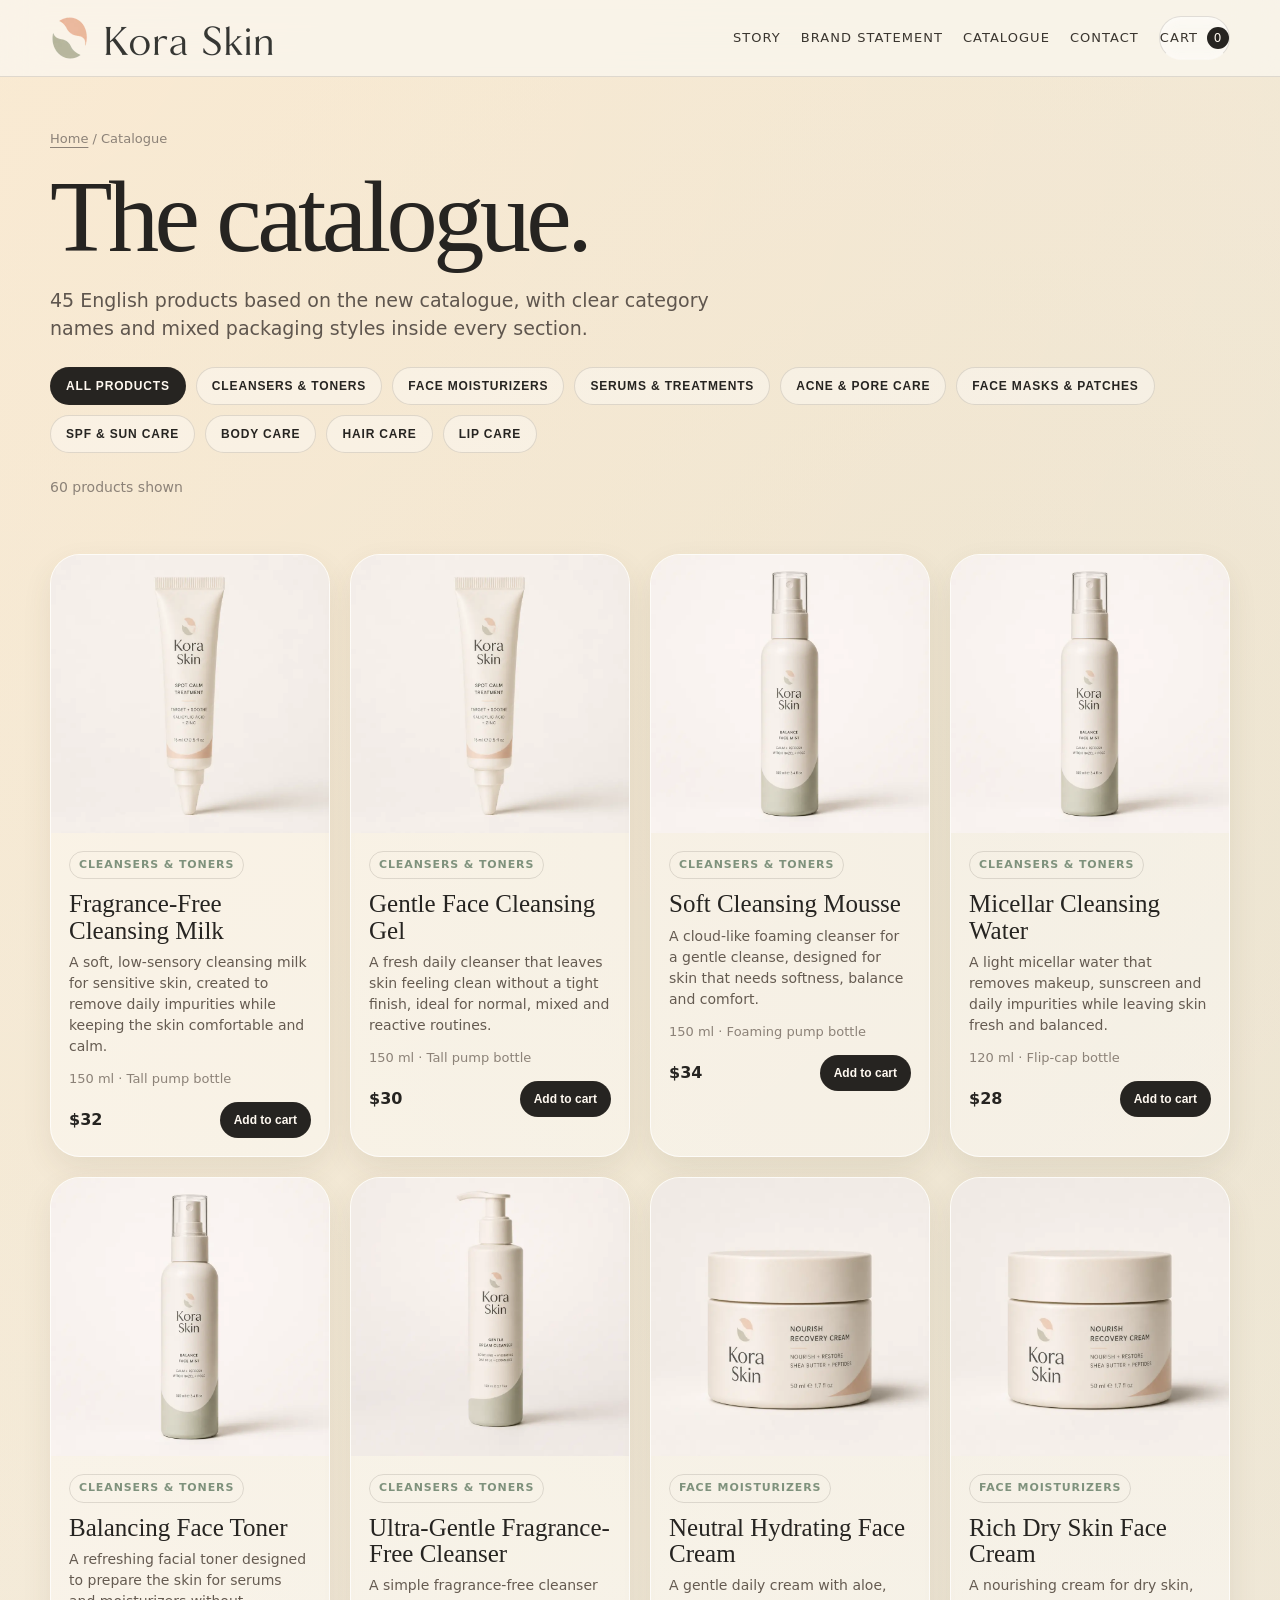
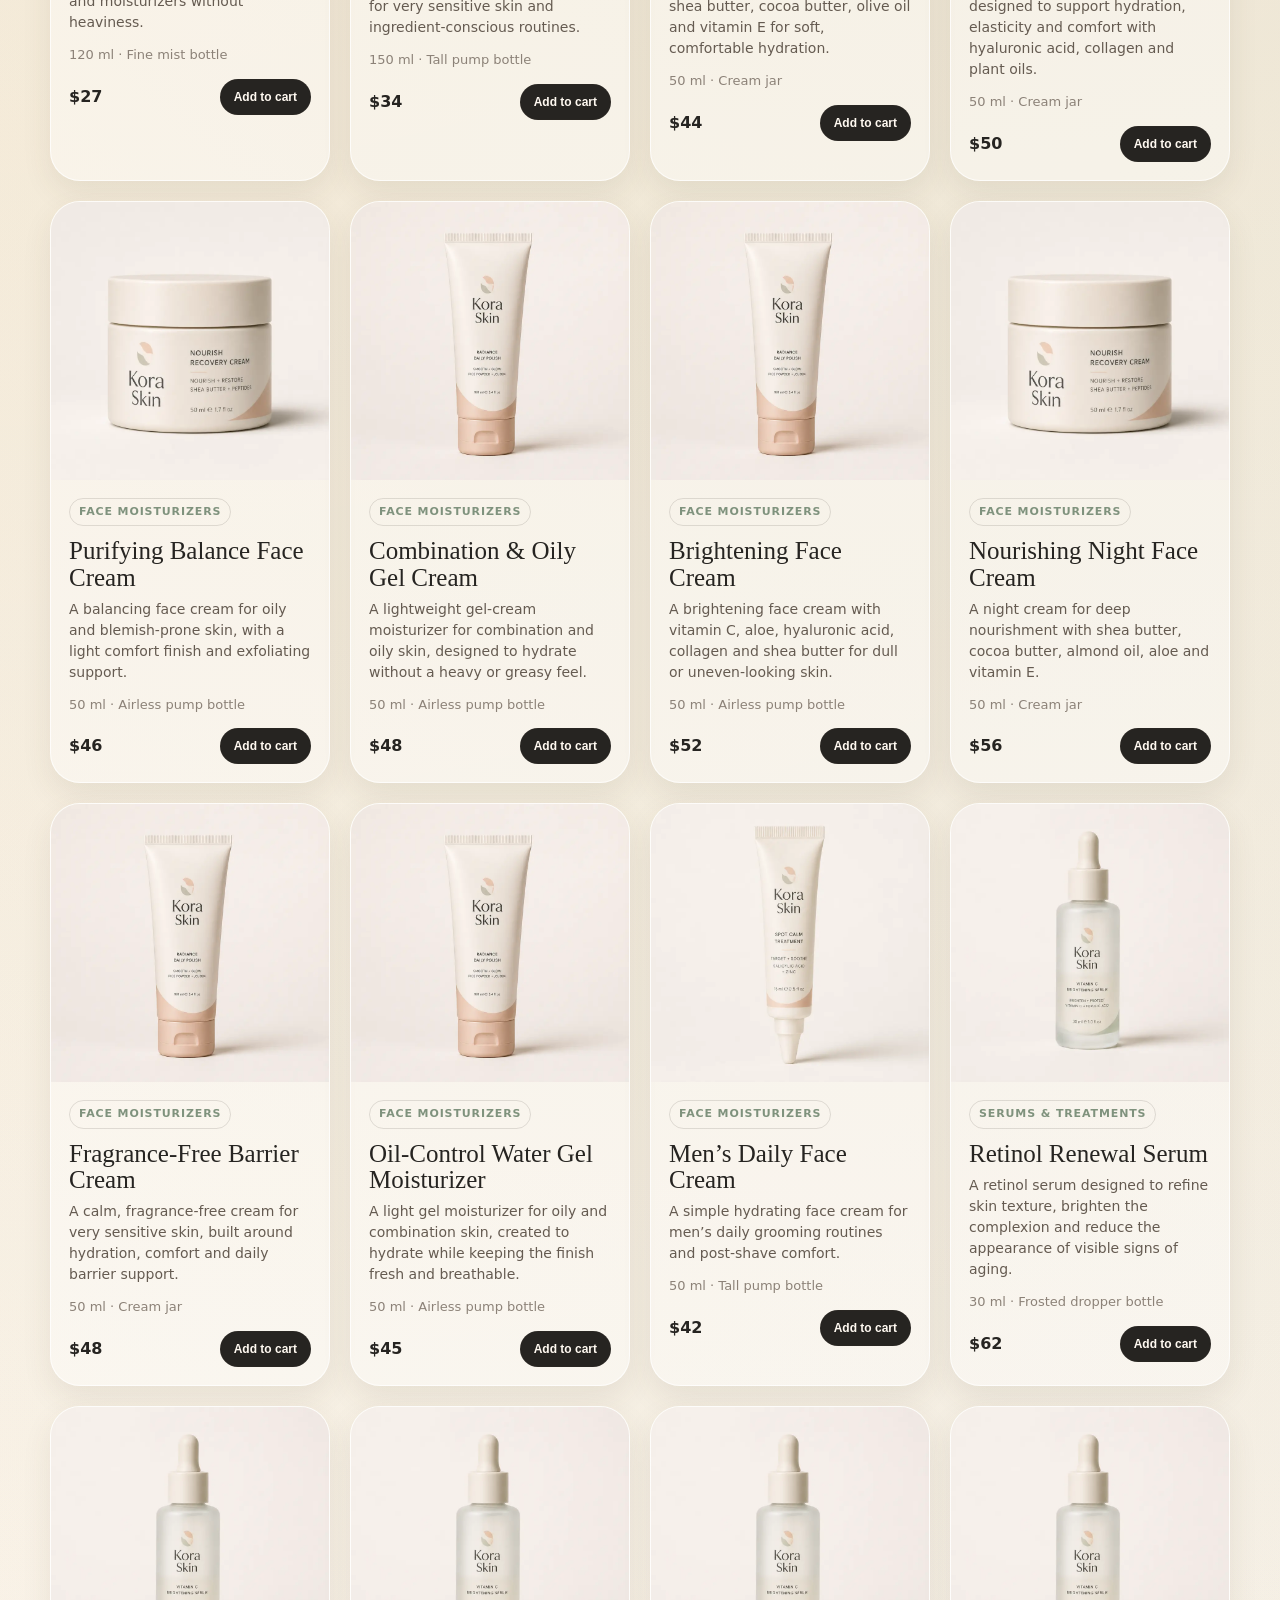
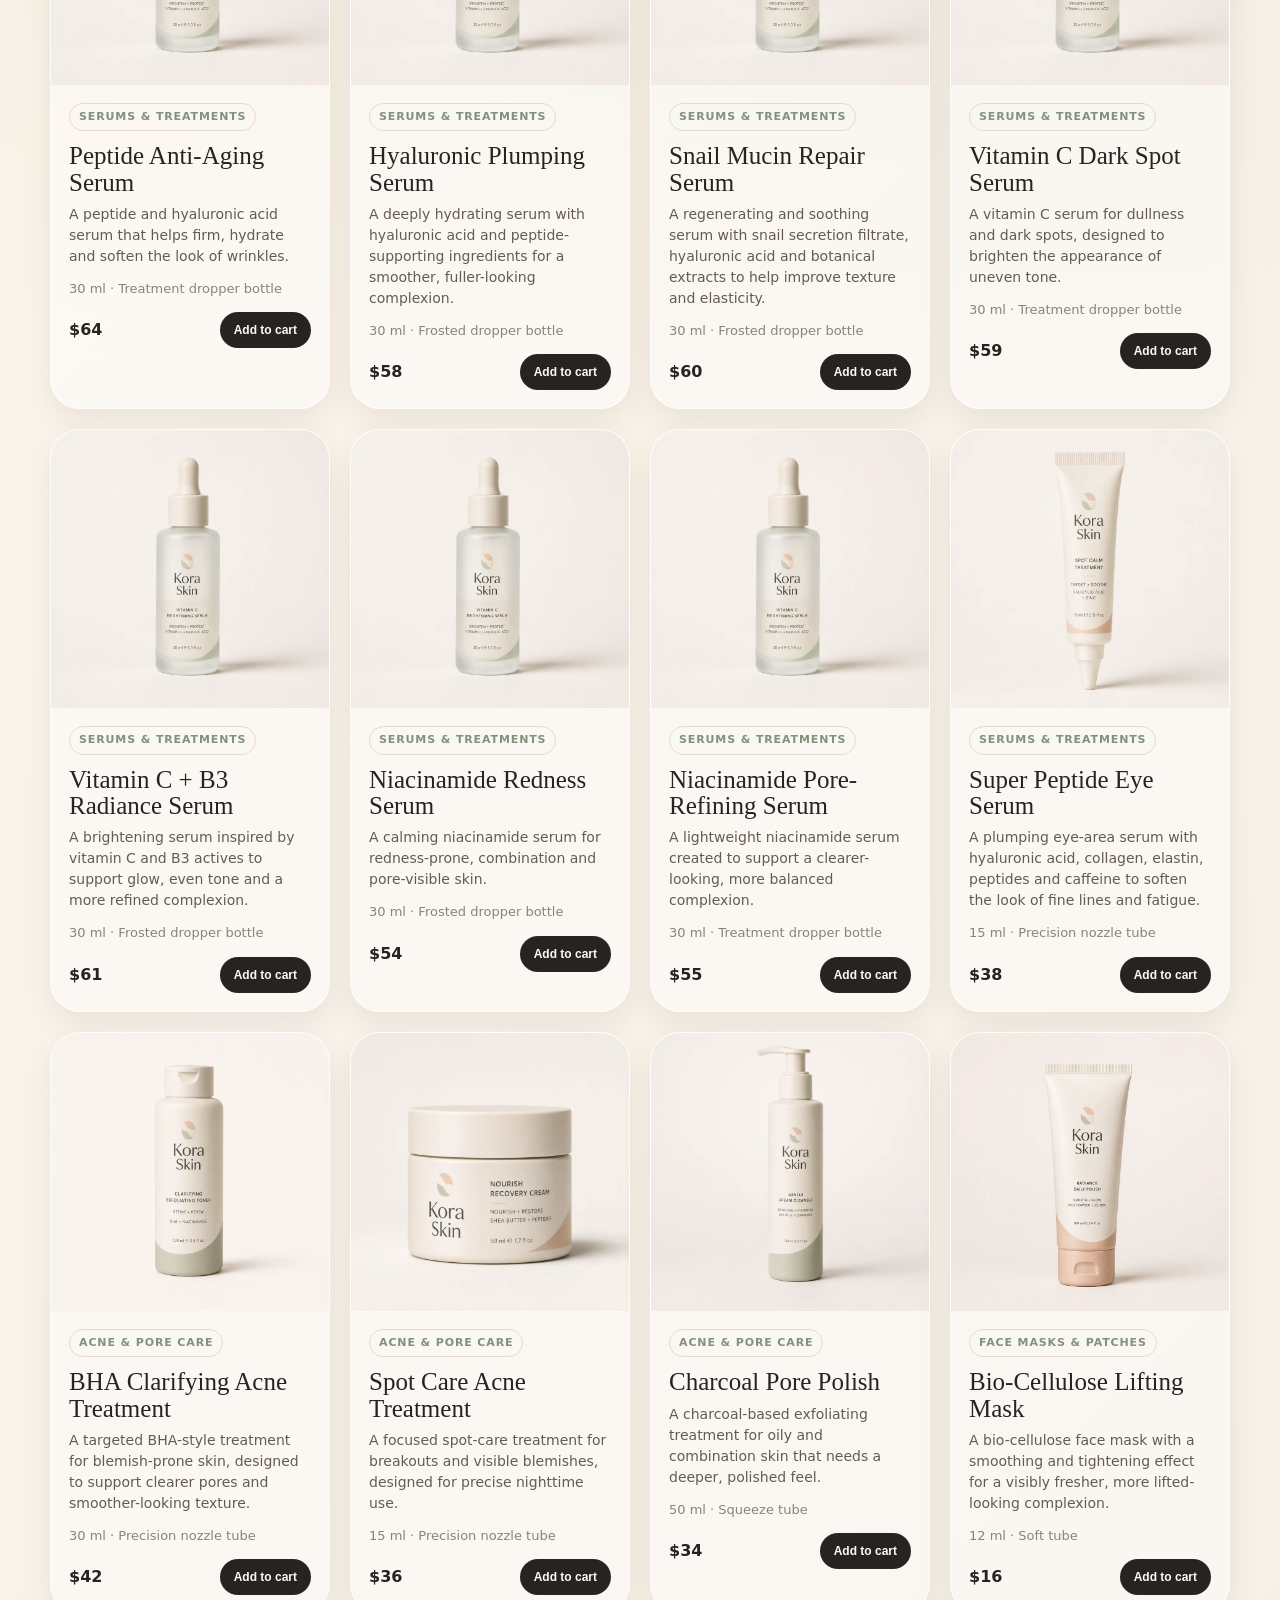
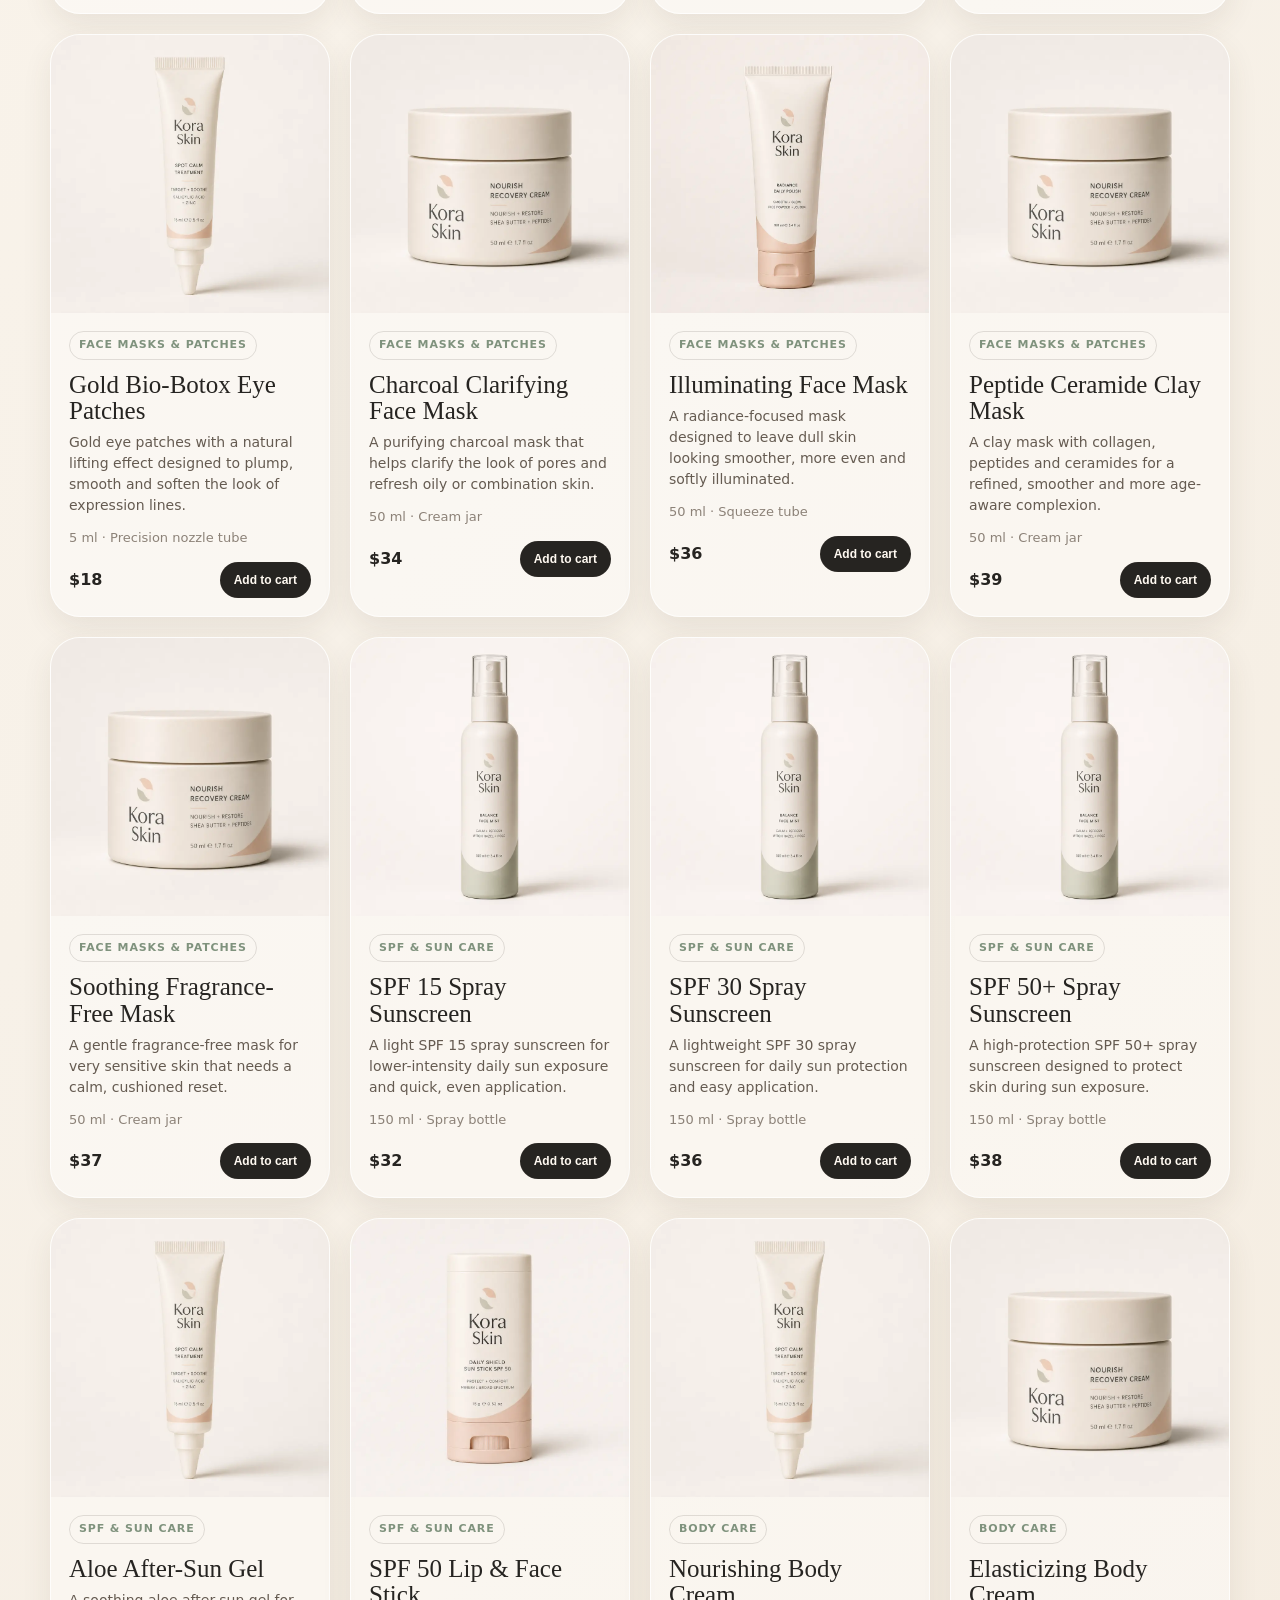
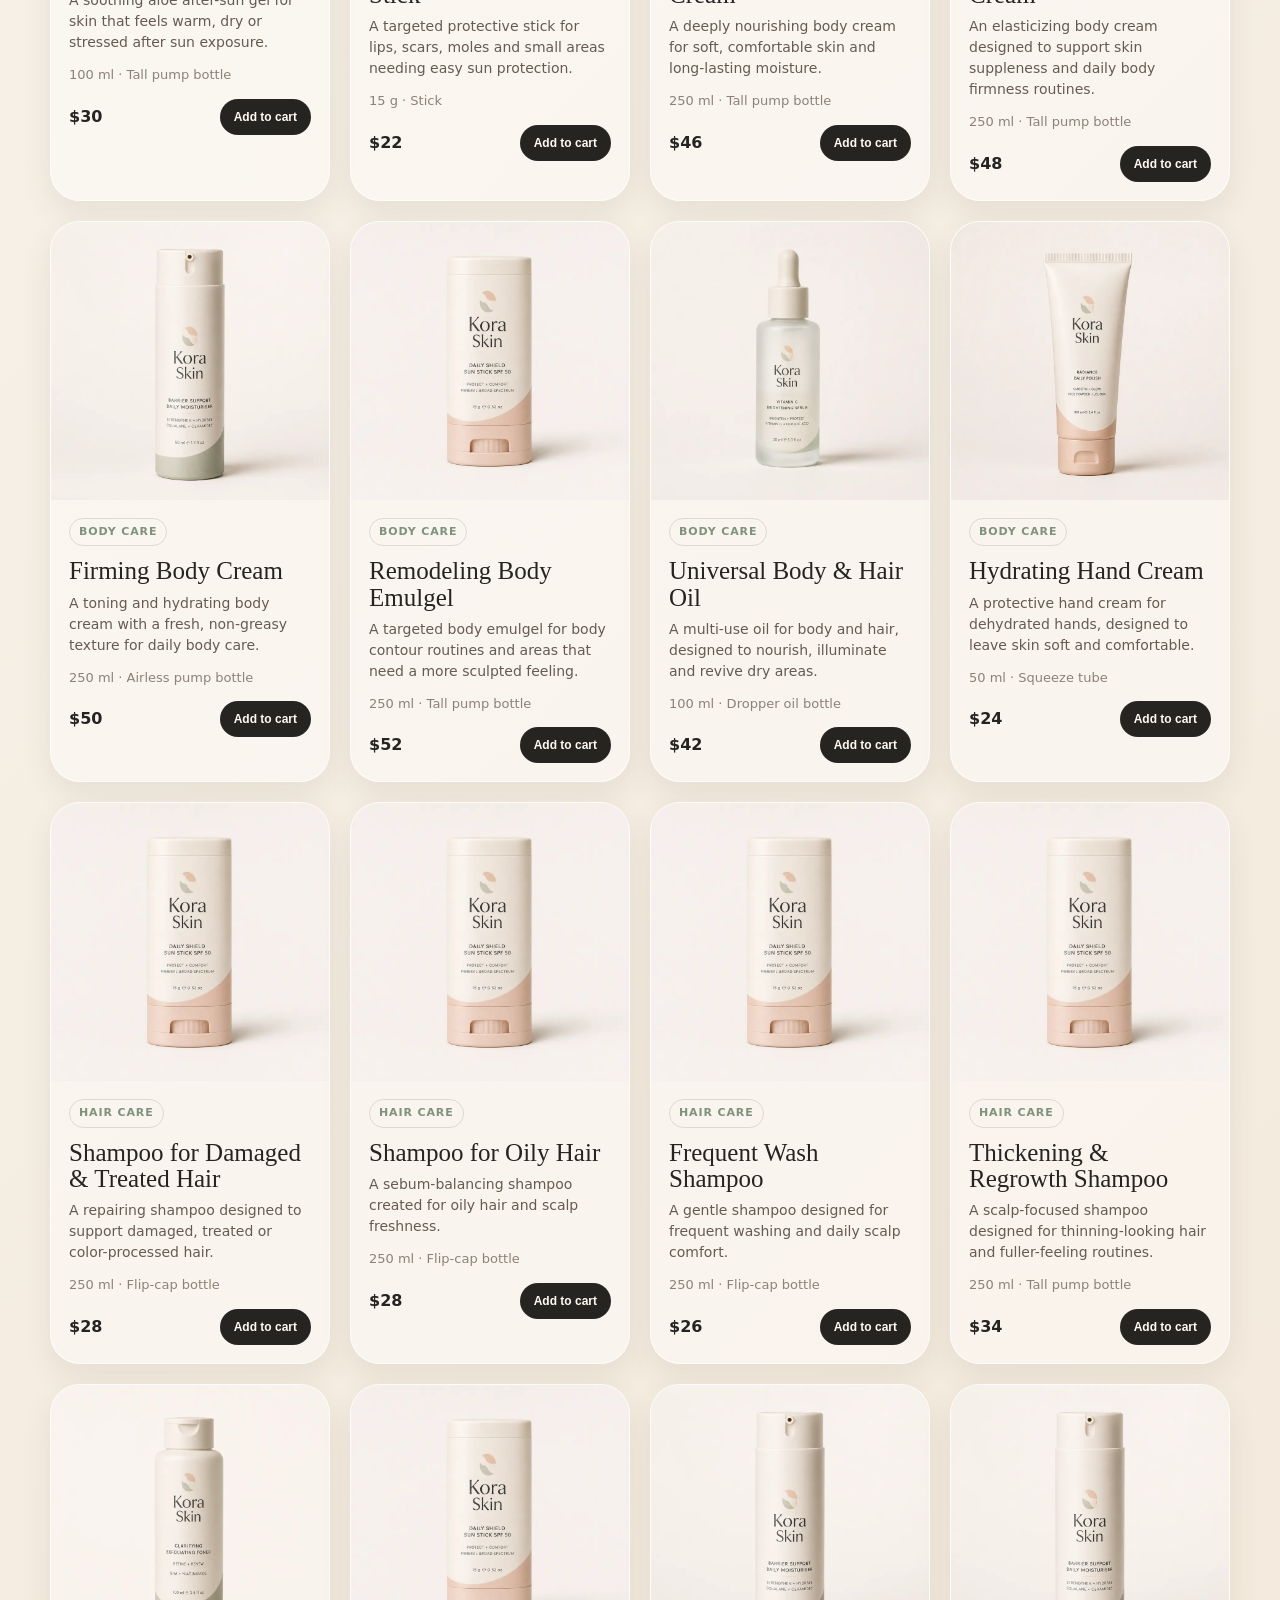
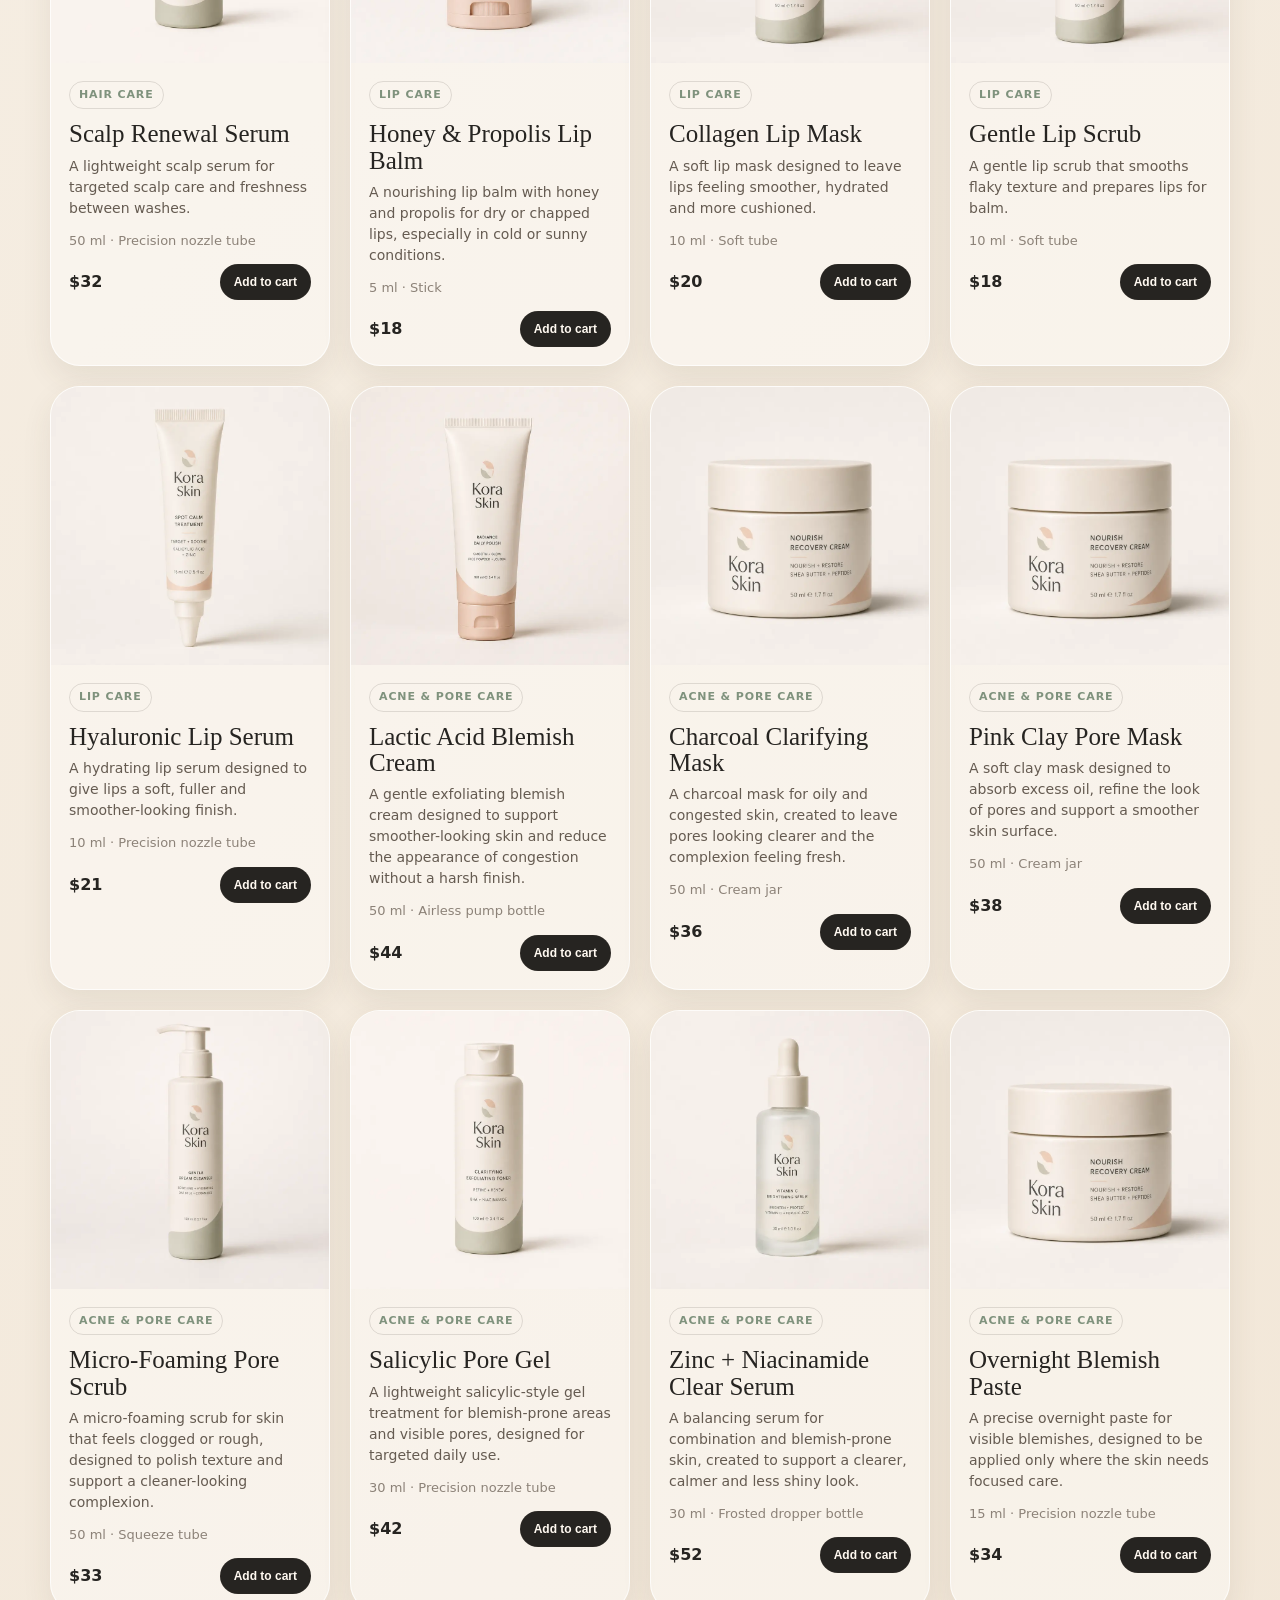
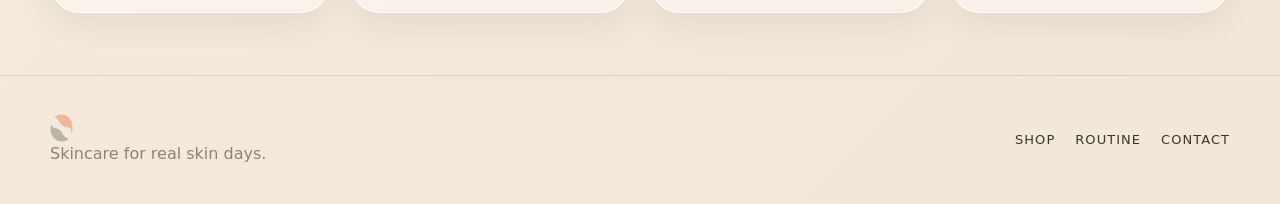
==== commit 9126b5dd: "Color updated" ====
--- a/catalogue.html
+++ b/catalogue.html
@@ -13,7 +13,7 @@
   data-api-key="kora_skin__oj_L7rtwg7IgVPTgEEd1mJbDHIxl7wi"
   data-brand-name="Kora Skin"
   data-brand-slug="kora_skin"
-  data-primary="#071B33"
+  data-primary="#262421"
   data-privacy-policy="https://YOUR_BRAND_SITE/privacy-policy"
   data-position="bottom-right"
   data-placement="viewport"
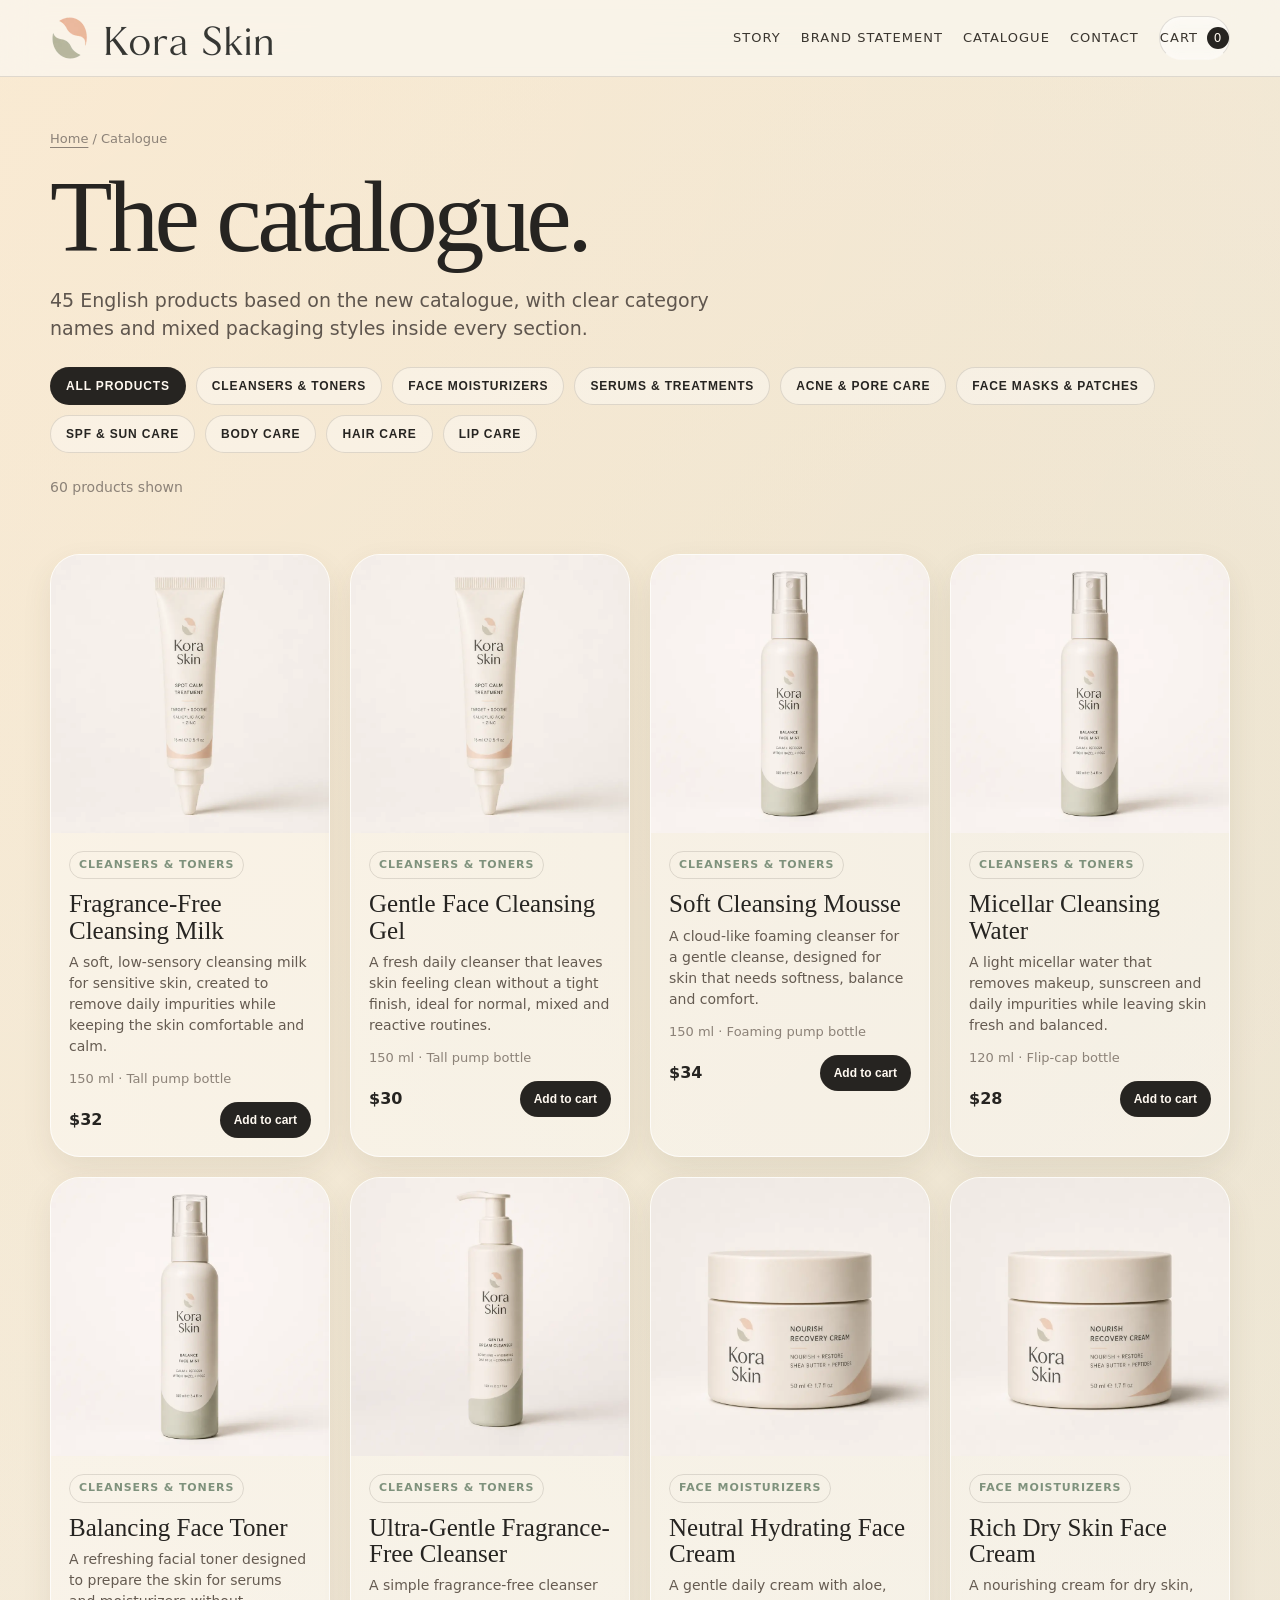
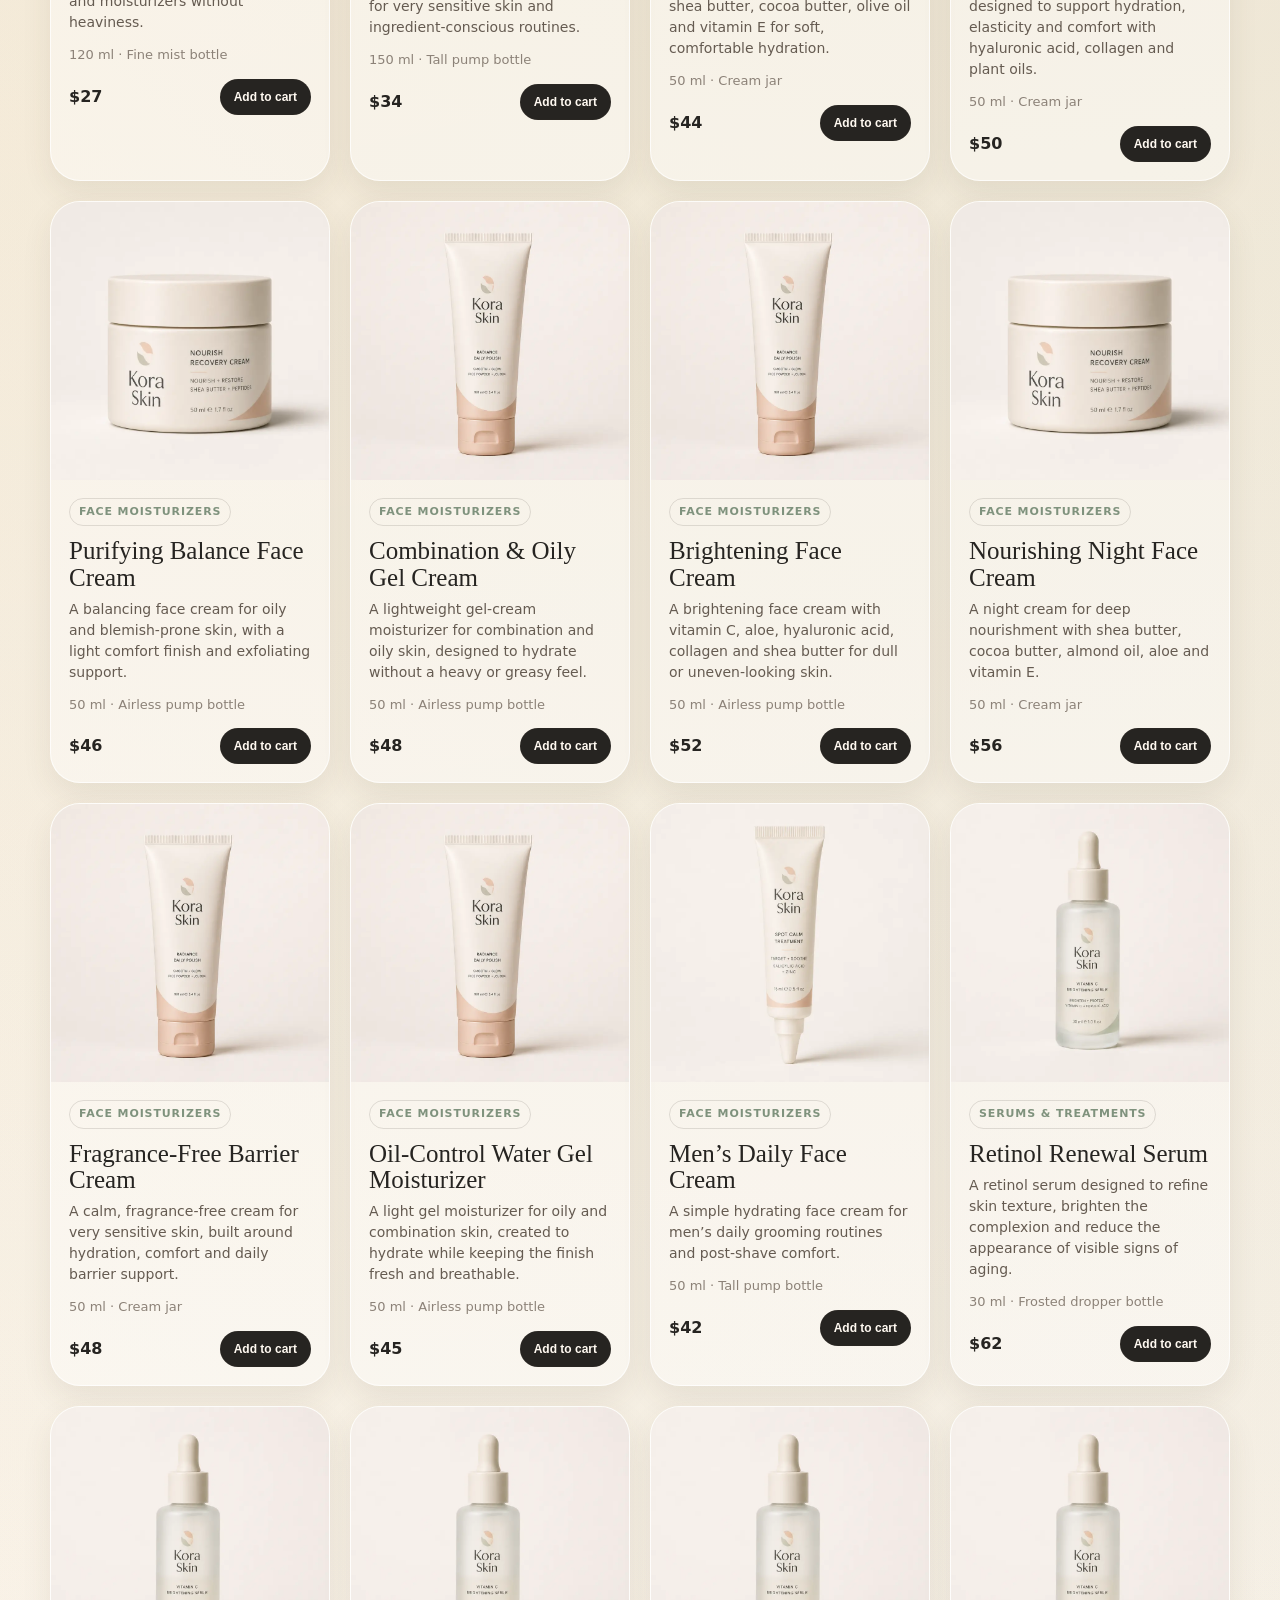
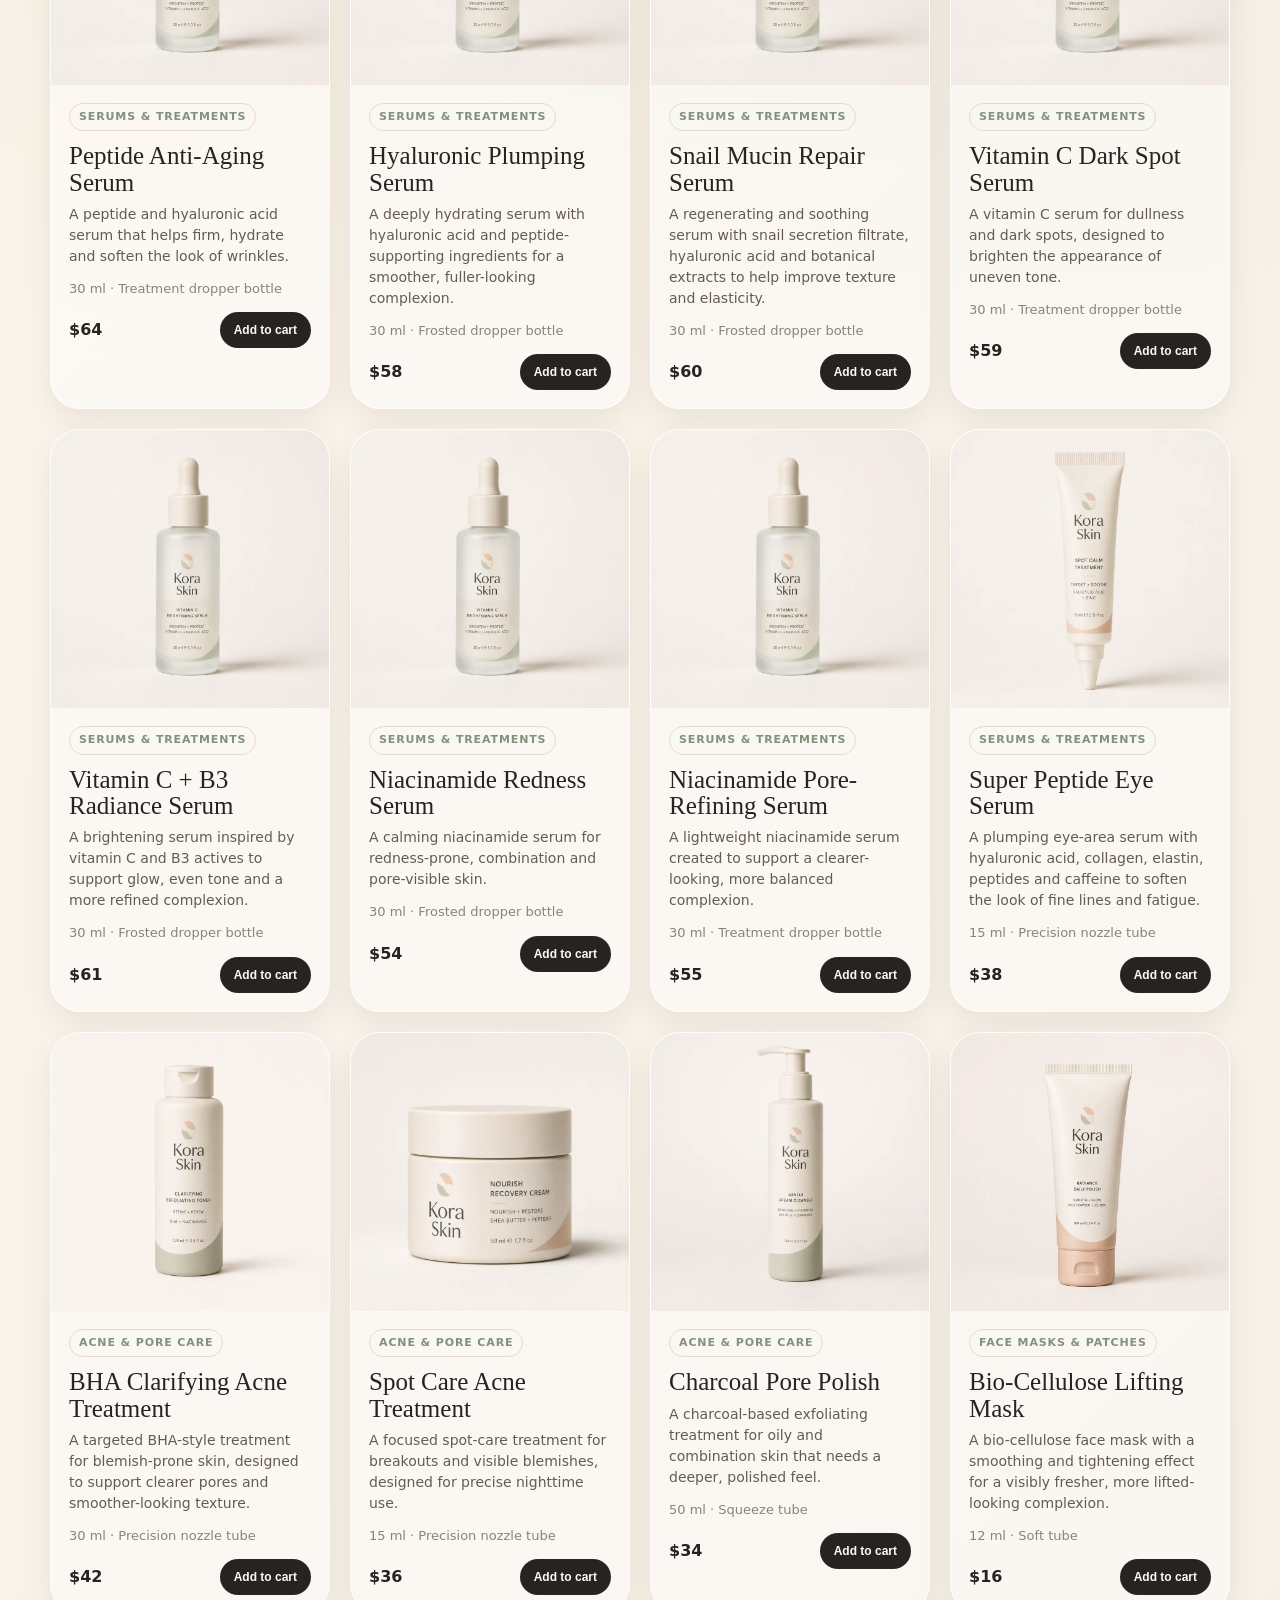
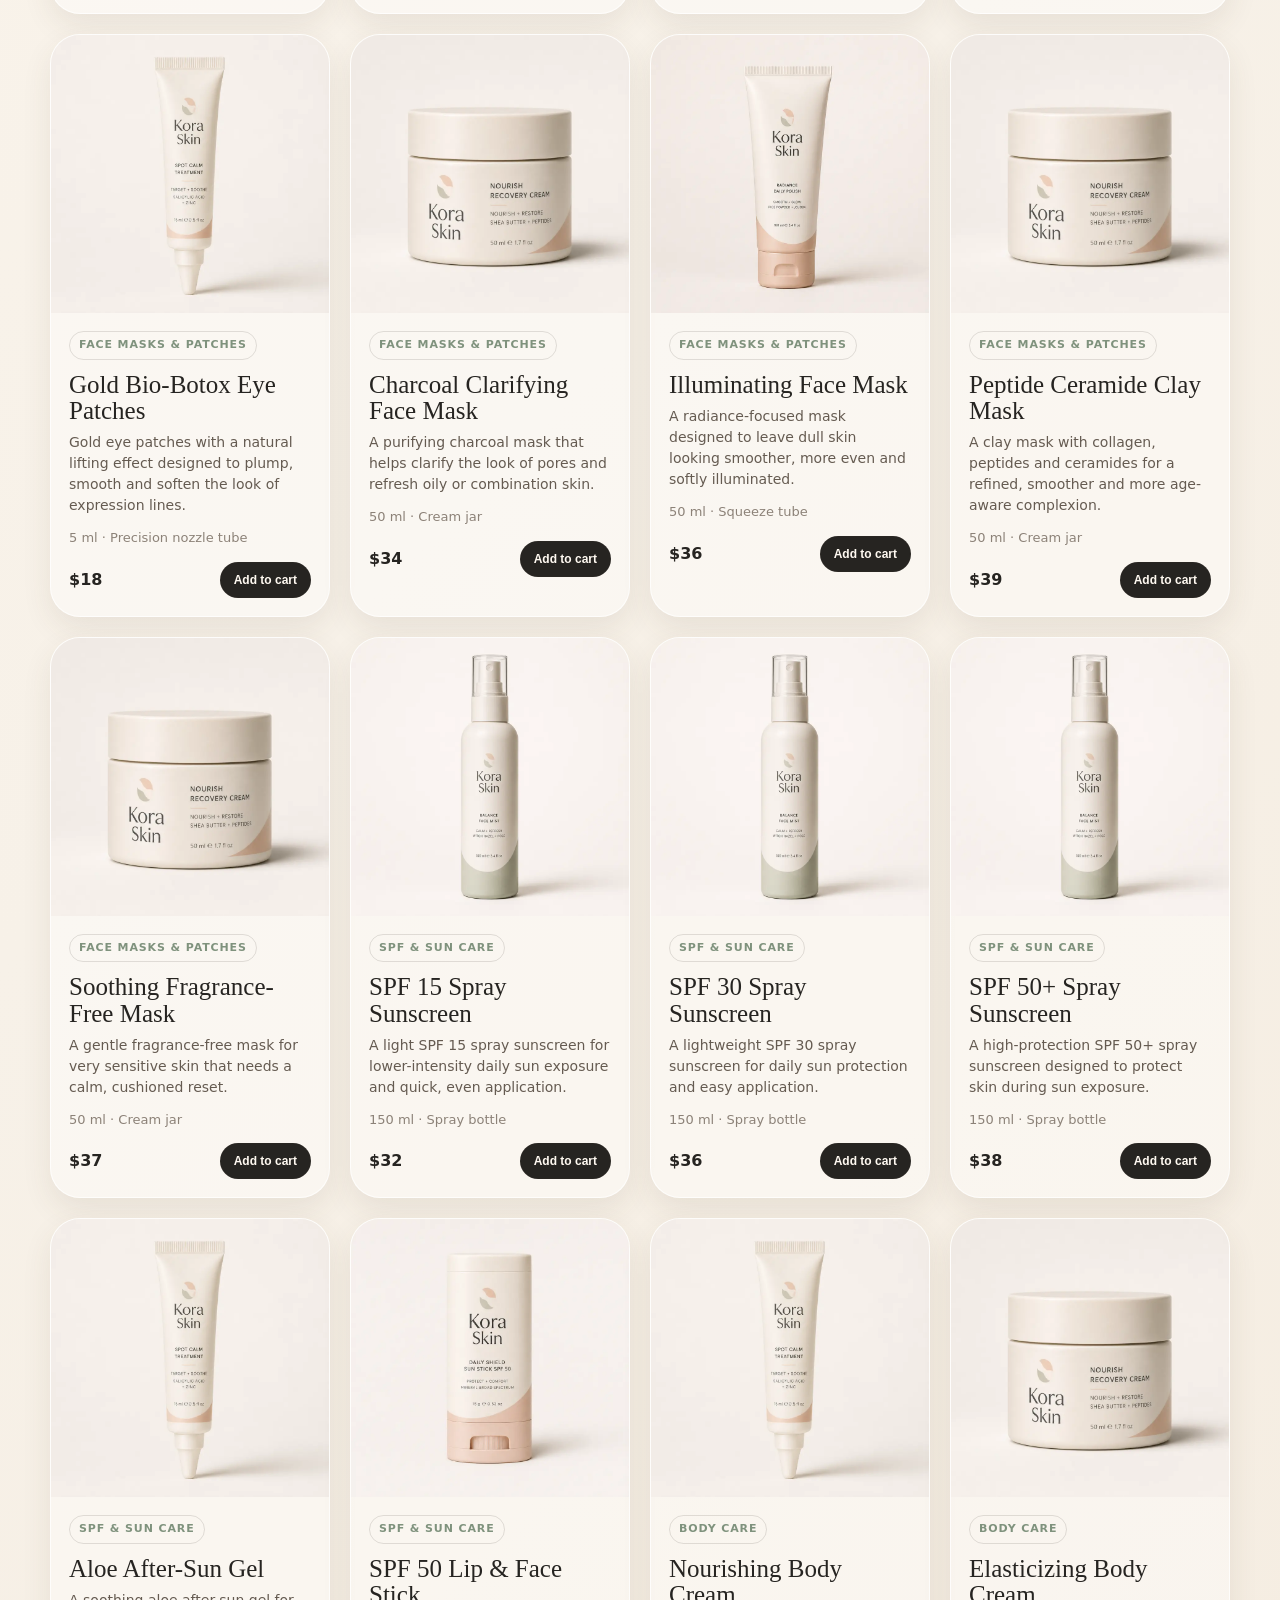
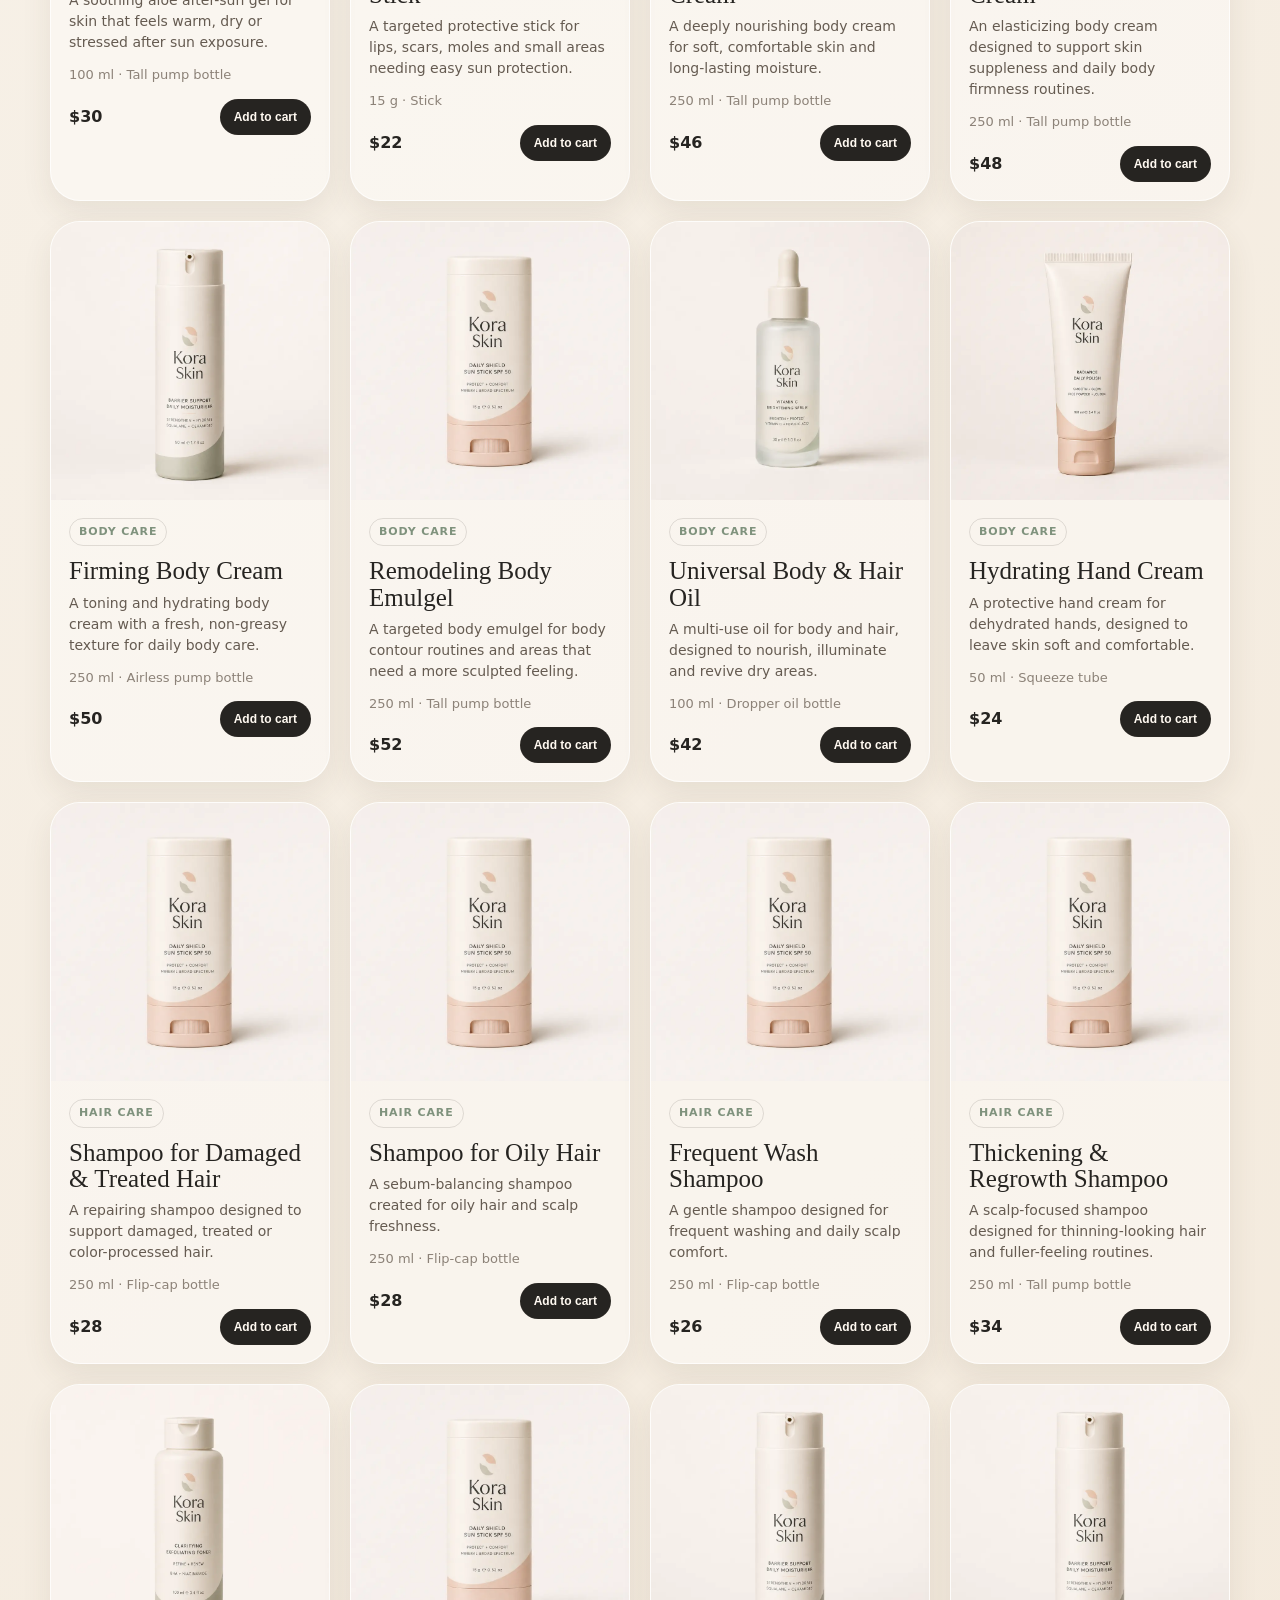
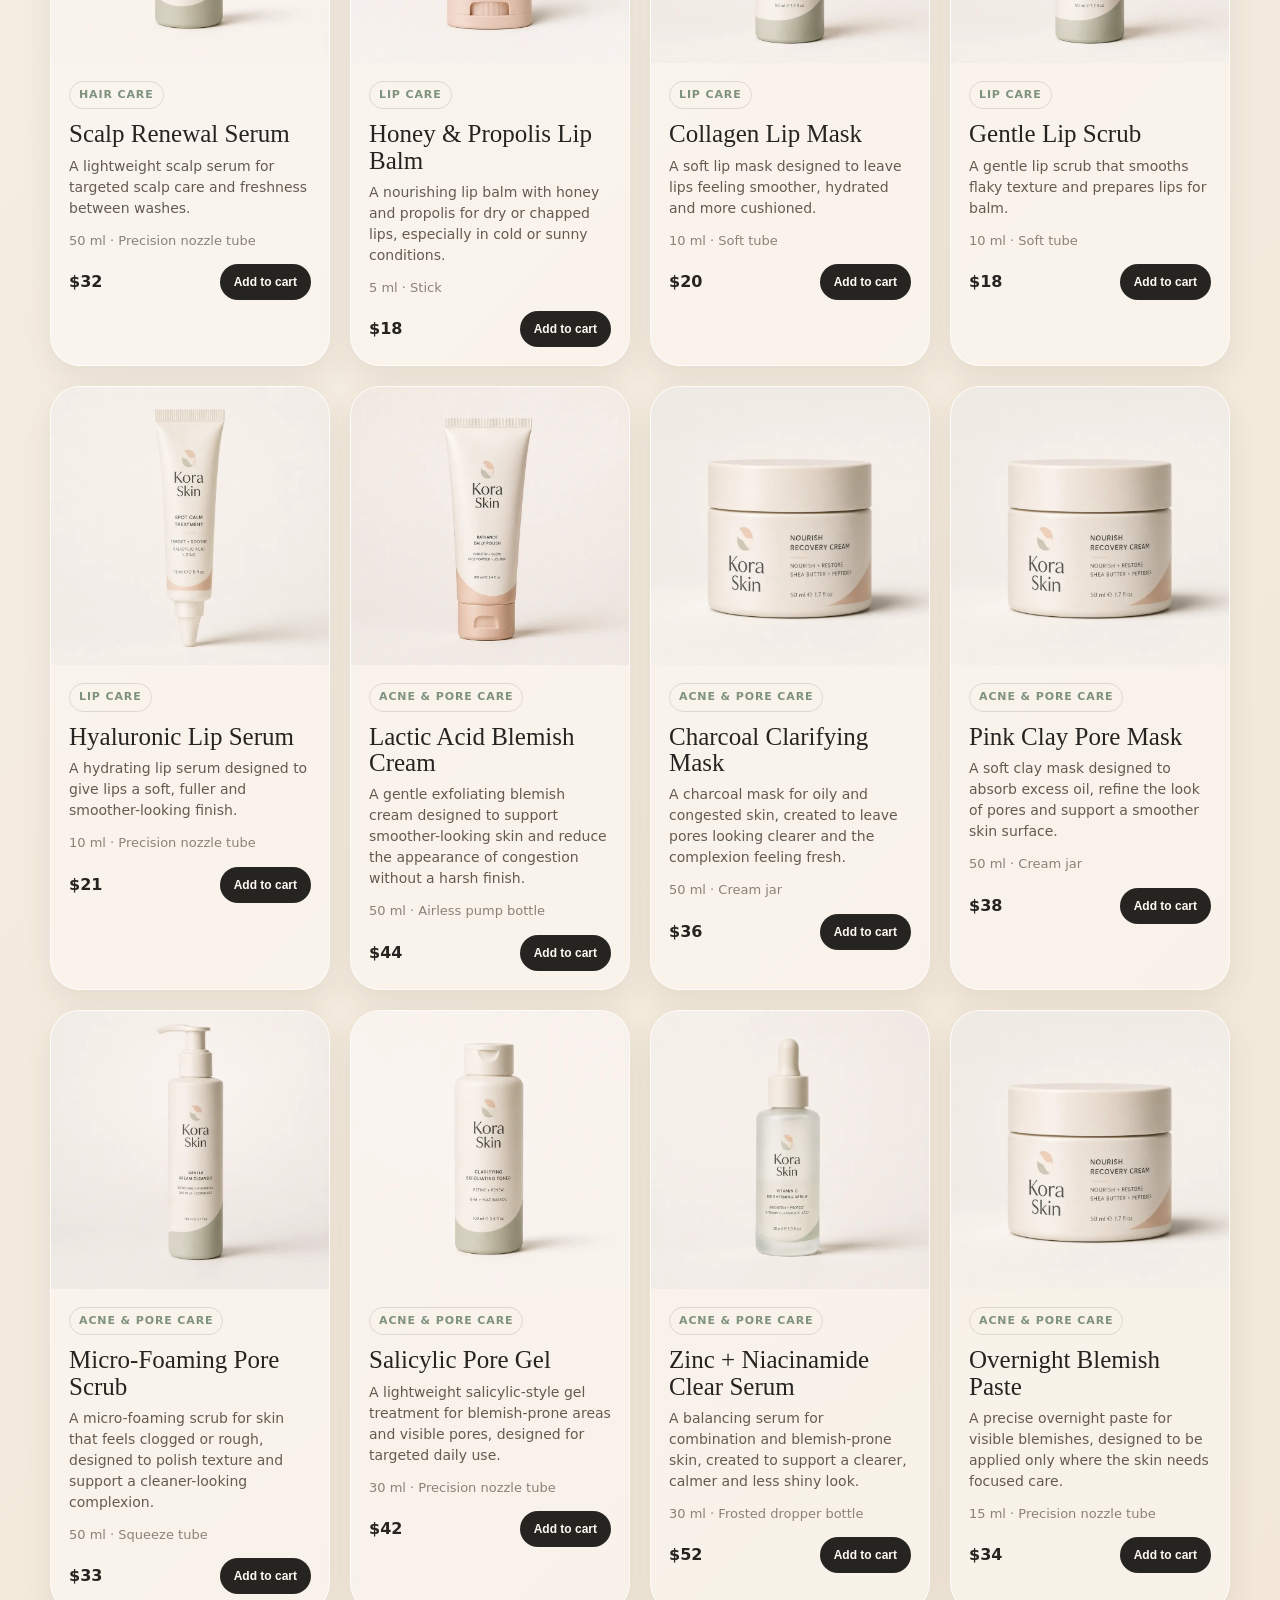
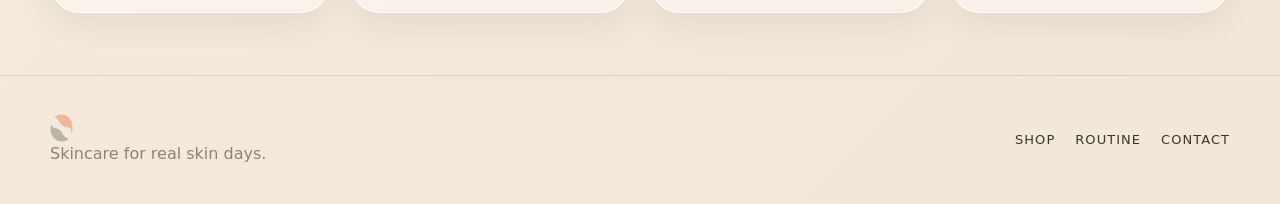
==== commit e77af678: "Change widget script source and privacy policy link Updated widget script source and privacy policy " ====
--- a/catalogue.html
+++ b/catalogue.html
@@ -9,12 +9,12 @@
 <button class="filter-btn" data-filter="hair-care">Hair Care</button>
 <button class="filter-btn" data-filter="lip-care">Lip Care</button></div><div class="catalogue-meta" data-product-count>45 products shown</div></div></section><section style="padding-top:16px"><div class="wrap"><div class="product-grid" data-product-grid></div></div></section></main><footer class="footer"><div class="wrap footer-grid"><div><img class="footer-icon" src="assets/img/brand/kora-icon.webp" alt="Kora Skin icon"><span>Skincare for real skin days.</span></div><div class="nav-links"><a href="catalogue.html">Shop</a><a href="index.html#routine">Routine</a><a href="index.html#contact">Contact</a></div></div></footer><script src="assets/js/products.js"></script><script src="assets/js/cart.js"></script><script src="assets/js/main.js"></script>
 <script
-  src="https://azuria.it.com/widget/widget.js"
+  src="https://app.renovaa.net/widget/widget.js"
   data-api-key="kora_skin__oj_L7rtwg7IgVPTgEEd1mJbDHIxl7wi"
   data-brand-name="Kora Skin"
   data-brand-slug="kora_skin"
   data-primary="#262421"
-  data-privacy-policy="https://YOUR_BRAND_SITE/privacy-policy"
+  data-privacy-policy="https://tonyyy8.github.io/privacy-policy"
   data-position="bottom-right"
   data-placement="viewport"
 ></script>
